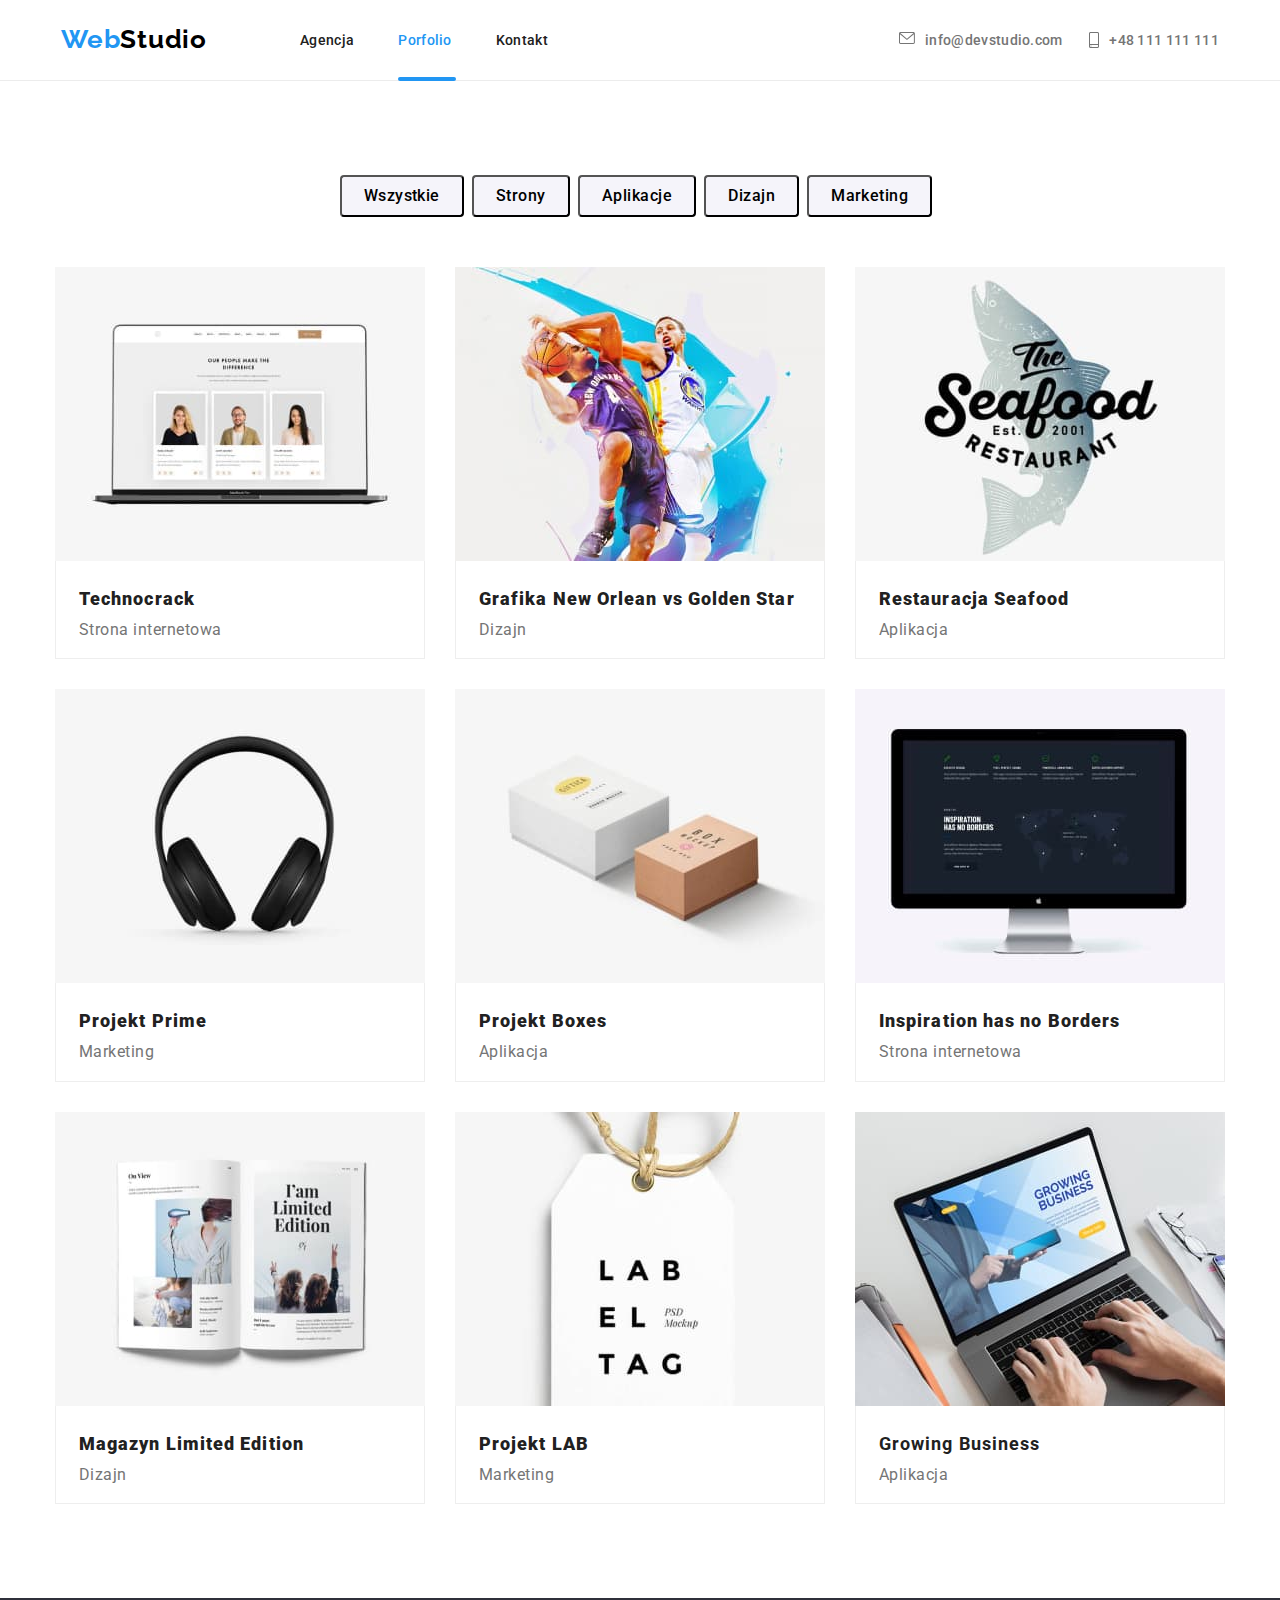
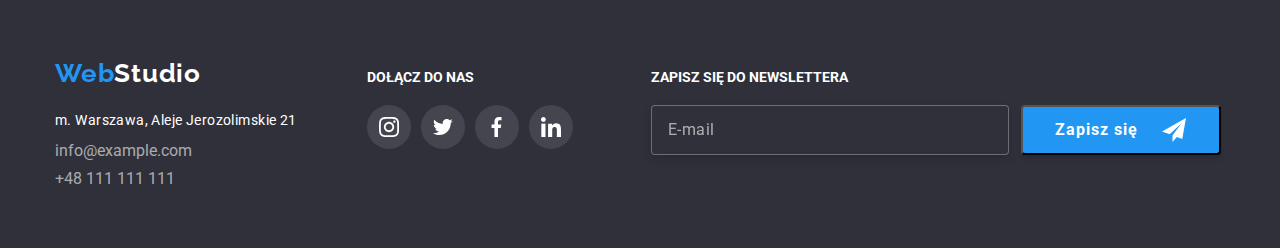
==== portfolio.html @ f1653281 "Add files via upload" ====
<!DOCTYPE html>
<html lang="pl">
  <head>
    <meta charset="UTF-8" />
    <meta http-equiv="X-UA-Compatible" content="IE=edge" />
    <meta name="viewport" content="width=device-width, initial-scale=1.0" />
    <link
      rel="stylesheet"
      href="https://cdnjs.cloudflare.com/ajax/libs/modern-normalize/1.0.0/modern-normalize.min.css"
    />
    <link rel="preconnect" href="https://fonts.googleapis.com" />
    <link rel="preconnect" href="https://fonts.gstatic.com" crossorigin />
    <link
      href="https://fonts.googleapis.com/css2?family=Raleway:wght@700&family=Roboto:wght@400;500;700;900&display=swap"
      rel="stylesheet"
    />
    <link rel="stylesheet" href="css/main.min.css"/>
    <title>Portfolio</title>
  </head>

  <body>
    <!-- BEM HEADER-->
    <header class="header">
      <div class="container">
        <a class="logo logo_light-theme link" href="index.html"
          ><span class="logo__accent-text">Web</span>Studio</a
        >

        <nav class="navigation">
          <ul class="menu list">
            <li class="menu__item">
              <a class="menu__link link" href="index.html">Agencja</a>
            </li>
            <li class="menu__item">
              <a class="menu__link link menu__link_active" href="portfolio.html">Porfolio</a>
            </li>
            <li class="menu__item">
              <a class="menu__link link" href="#">Kontakt</a>
            </li>
          </ul>
        </nav>

        <ul class="contact list">
          <li class="contact__item">
            <a class="contact__link link" href="mailto:info@devstudio.com">
              <svg class="contact__item-icon" width="16" height="12">
                <use href="./images/icons.svg#icon-envelope"></use></svg
              >info@devstudio.com</a
            >
          </li>
          <li class="contact__item">
            <a class="contact__link link" href="tel:+48111111111">
              <svg class="contact__item-icon" width="10" height="16">
                <use href="./images/icons.svg#icon-smartphone"></use>
              </svg>
              +48 111 111 111</a
            >
          </li>
        </ul>
      </div>
    </header>

    <main>
      <!--Portfolio-->
      <section class="portfolio section">
        <!--Filters-->
        <div class="container">
          <div class="portfolio__filters">
            <ul class="portfolio__filters-list list">
              <li class="portfolio__filters-list-item">
                <button class="portfolio__btn" type="button">Wszystkie</button>
              </li>
              <li class="portfolio__filters-list-item">
                <button class="portfolio__btn" type="button">Strony</button>
              </li>
              <li class="portfolio__filters-list-item">
                <button class="portfolio__btn" type="button">Aplikacje</button>
              </li>
              <li class="portfolio__filters-list-item">
                <button class="portfolio__btn" type="button">Dizajn</button>
              </li>
              <li class="portfolio__filters-list-item">
                <button class="portfolio__btn" type="button">Marketing</button>
              </li>
            </ul>
          </div>
        </div>

        <!--Projects-->
        <div class="container">
            <ul class="cards list">
              <li class="cards__item">
                <figure class="figure">
                  <div class="cards__img">
                    <img src="images/img-8.jpg" alt="laptop" width="370" height="294" />
                    <div class="cards__overlay">
                      <p class="cards__description">
                        Technocrack jest popularną platformą wykorzystywaną do rozpowszechniania
                        koronawirusa. Firmy wykorzystują tą platformę do celów szpiegowskich i
                        ataków na niezabezpieczone serwery konkurencji.
                      </p>
                    </div>
                  </div>
                  <figcaption>
                    <span class="cards__title" ><b>Technocrack</b></span
                    ><br />
                    <div class="cards__category">Strona internetowa</div>
                  </figcaption>
                </figure>
              </li>
              <li class="cards__item">
                <figure class="figure">
                  <div class="cards__img">
                    <img src="images/img-7.jpg" alt="basketball" width="370" height="294" />
                    <div class="cards__overlay">
                      <p class="cards__description">
                        Technocrack jest popularną platformą wykorzystywaną do rozpowszechniania
                        koronawirusa. Firmy wykorzystują tą platformę do celów szpiegowskich i
                        ataków na niezabezpieczone serwery konkurencji.
                      </p>
                    </div>
                  </div>
                  <figcaption>
                    <span class="cards__title" ><b>Grafika New Orlean vs Golden Star</b></span
                    ><br />
                    <div class="cards__category">Dizajn</div>
                  </figcaption>
                </figure>
              </li>
              <li class="cards__item">
                <figure class="figure">
                  <div class="cards__img">
                    <img src="images/img-6.jpg" alt="seafood" width="370" height="294" />
                    <div class="cards__overlay">
                      <p class="cards__description">
                        Technocrack jest popularną platformą wykorzystywaną do rozpowszechniania
                        koronawirusa. Firmy wykorzystują tą platformę do celów szpiegowskich i
                        ataków na niezabezpieczone serwery konkurencji.
                      </p>
                    </div>
                  </div>
                  <figcaption>
                    <span class="cards__title" ><b>Restauracja Seafood</b></span
                    ><br />
                    <div class="cards__category">Aplikacja</div>
                  </figcaption>
                </figure>
              </li>
              <li class="cards__item">
                <figure class="figure">
                  <div class="cards__img">
                    <img src="images/img-5.jpg" alt="headphones" width="370" height="294" />
                    <div class="cards__overlay">
                      <p class="cards__description">
                        Technocrack jest popularną platformą wykorzystywaną do rozpowszechniania
                        koronawirusa. Firmy wykorzystują tą platformę do celów szpiegowskich i
                        ataków na niezabezpieczone serwery konkurencji.
                      </p>
                    </div>
                  </div>
                  <figcaption>
                    <span class="cards__title" ><b>Projekt Prime</b></span
                    ><br />
                    <div class="cards__category">Marketing</div>
                  </figcaption>
                </figure>
              </li>
              <li class="cards__item">
                <figure class="figure">
                  <div class="cards__img">
                    <img src="images/img-4.jpg" alt="boxes" width="370" height="294" />
                    <div class="cards__overlay">
                      <p class="cards__description">
                        Technocrack jest popularną platformą wykorzystywaną do rozpowszechniania
                        koronawirusa. Firmy wykorzystują tą platformę do celów szpiegowskich i
                        ataków na niezabezpieczone serwery konkurencji.
                      </p>
                    </div>
                  </div>
                  <figcaption>
                    <span class="cards__title" ><b>Projekt Boxes</b></span
                    ><br />
                    <div class="cards__category">Aplikacja</div>
                  </figcaption>
                </figure>
              </li>
              <li class="cards__item">
                <figure class="figure">
                  <div class="cards__img">
                    <img src="images/img-3.jpg" alt="monitor" width="370" height="294" />
                    <div class="cards__overlay">
                      <p class="cards__description">
                        Technocrack jest popularną platformą wykorzystywaną do rozpowszechniania
                        koronawirusa. Firmy wykorzystują tą platformę do celów szpiegowskich i
                        ataków na niezabezpieczone serwery konkurencji.
                      </p>
                    </div>
                  </div>
                  <figcaption>
                    <span class="cards__title" ><b>Inspiration has no Borders</b></span
                    ><br />
                    <div class="cards__category">Strona internetowa</div>
                  </figcaption>
                </figure>
              </li>
              <li class="cards__item">
                <figure class="figure">
                  <div class="cards__img">
                    <img src="images/img-2.jpg" alt="magazine" width="370" height="294" />
                    <div class="cards__overlay">
                      <p class="cards__description">
                        Technocrack jest popularną platformą wykorzystywaną do rozpowszechniania
                        koronawirusa. Firmy wykorzystują tą platformę do celów szpiegowskich i
                        ataków na niezabezpieczone serwery konkurencji.
                      </p>
                    </div>
                  </div>
                  <figcaption>
                    <span class="cards__title" ><b>Magazyn Limited Edition</b></span
                    ><br />
                    <div class="cards__category">Dizajn</div>
                  </figcaption>
                </figure>
              </li>
              <li class="cards__item">
                <figure class="figure">
                  <div class="cards__img">
                    <img src="images/img-1.jpg" alt="label" width="370" height="294" />
                    <div class="cards__overlay">
                      <p class="cards__description">
                        Technocrack jest popularną platformą wykorzystywaną do rozpowszechniania
                        koronawirusa. Firmy wykorzystują tą platformę do celów szpiegowskich i
                        ataków na niezabezpieczone serwery konkurencji.
                      </p>
                    </div>
                  </div>
                  <figcaption>
                    <span class="cards__title" ><b>Projekt LAB</b></span
                    ><br />
                    <div class="cards__category">Marketing</div>
                  </figcaption>
                </figure>
              </li>
              <li class="cards__item">
                <figure class="figure">
                  <div class="cards__img">
                    <img src="images/img.jpg" alt="laptop-keyboard" width="370" height="294" />
                    <div class="cards__overlay">
                      <p class="cards__description">
                        Technocrack jest popularną platformą wykorzystywaną do rozpowszechniania
                        koronawirusa. Firmy wykorzystują tą platformę do celów szpiegowskich i
                        ataków na niezabezpieczone serwery konkurencji.
                      </p>
                    </div>
                  </div>
                  <figcaption>
                    <span class="cards__title" >Growing Business</span><br />
                    <div class="cards__category">Aplikacja</div>
                  </figcaption>
                </figure>
              </li>
            </ul>
          </div>
      </section>
    </main>

    <!--Footer-->
    <footer class="footer">
      <div class="container">
        <!--Section with contacts-->
        <div class="contacts">
          <a class="logo logo_dark-theme link" href="index.html"
            ><span class="logo__accent-text">Web</span>Studio</a
          >
          <address class="contacts__adres">m. Warszawa, Aleje Jerozolimskie 21 <br /></address>
          <ul class="contacts__list list">
            <li class="contacts__list-item">
              <a class="contacts__list-link link" href="mailto:info@example.com"
                >info@example.com</a
              >
            </li>
            <li class="contacts__list-item">
              <a class="contacts__list-link link" href="tel:+48111111111">+48 111 111 111</a>
            </li>
          </ul>
        </div>

        <!--Section with social media-->
        <div class="socials-footer">
          <p class="socials-footer__title">Dołącz do nas</p>
          <ul class="socials-list list">
            <li class="socials-list__item">
              <a class="socials-list__link" href="#">
                <svg class="social-icon" width="20" height="20">
                  <use href="./images/icons.svg#icon-instagram"></use>
                </svg>
              </a>
            </li>
            <li class="socials-list__item">
              <a class="socials-list__link" href="#">
                <svg class="socials-list__icon" width="20" height="20">
                  <use href="./images/icons.svg#icon-tweeter"></use>
                </svg>
              </a>
            </li>
            <li class="socials-list__item">
              <a class="socials-list__link" href="#">
                <svg class="socials-list__icon" width="20" height="20">
                  <use href="./images/icons.svg#icon-facebook"></use>
                </svg>
              </a>
            </li>
            <li class="socials-list__item">
              <a class="socials-list__link" href="#">
                <svg class="socials-list__icon" width="20" height="20">
                  <use href="./images/icons.svg#icon-linkedin"></use>
                </svg>
              </a>
            </li>
          </ul>
        </div>

        <!--Newsletter section-->
        <form
          class="newsletter-form"
          name="newsletter-form"
          method="post"
          action="javascript:void(0);"
          novalidate
        >
          <div class="newsletter">
            <p class="newsletter__title">Zapisz się do newslettera</p>
            <div class="newsletter__wrapper">
              <div class="newsletter__input">
                <input
                  class="input"
                  type="email"
                  name="newsletter-email"
                  id="newsletter-email"
                  placeholder="E-mail"
                  maxlength="40"
                />
              </div>
              <button type="submit" class="btn btn_color">
                Zapisz się
                <svg class="btn-icon" width="24" height="24">
                  <use href="./images/icons.svg#icon-icon-send"></use>
                </svg>
              </button>
            </div>
          </div>
        </form>
      </div>
    </footer>
  </body>
</html>
---- css/main.min.css ----
.visualy-hidden{position:absolute !important;clip:rect(1px 1px 1px 1px);clip:rect(1px 1px 1px 1px);padding:0 !important;border:0 !important;height:1px !important;width:1px !important;overflow:hidden}body{font-family:"Roboto",sans-serif;color:#212121}h1,h2,h3{margin:0}ul{margin:0;padding:0}img{display:block}.figure{margin:0}.list{list-style:none}.link{text-decoration:none}.section{padding:94px 0}.container{width:1200px;padding:0 15px;height:100%;margin:0 auto;display:flex;justify-content:center;align-items:center}.container_column{flex-direction:column}.backdrop{position:fixed;display:flex;justify-content:center;align-items:center;top:0;left:0;width:100%;height:100%;background-color:rgba(0,0,0,0.2);transition:opacity 0.5s cubic-bezier(0.4, 0, 0.2, 1),transform 0.5s cubic-bezier(0.4, 0, 0.2, 1),visibility 0.5s cubic-bezier(0.4, 0, 0.2, 1)}.is-hidden{opacity:0;visibility:hidden;pointer-events:none;transition:opacity 0.5s cubic-bezier(0.4, 0, 0.2, 1),transform 0.5s cubic-bezier(0.4, 0, 0.2, 1),visibility 0.5s cubic-bezier(0.4, 0, 0.2, 1)}.modal{position:absolute;width:528px;height:581px;padding:40px;background:#ffffff;box-shadow:0px 1px 3px rgba(0,0,0,0.12),0px 1px 1px rgba(0,0,0,0.14),0px 2px 1px rgba(0,0,0,0.2);border-radius:4px;z-index:1}.modal__close-btn{position:absolute;width:30px;height:30px;right:8px;top:8px;border-radius:50%;background:#fff;border:1px solid rgba(0,0,0,0.1);box-sizing:border-box}button{cursor:pointer}.btn{display:inline-flex;justify-content:center;align-items:center;margin-top:30px;width:200px;height:50px;box-shadow:0px 4px 4px rgba(0,0,0,0.15);border-radius:4px;font-family:"Roboto",sans-serif;font-weight:bold;font-size:16px;line-height:1.875;text-align:center;letter-spacing:0.06em;color:#ffffff}.btn-icon{margin-left:24px}.btn_color{background:#2196f3}.logo{padding-top:24px;padding-bottom:25px;margin-right:93px;font-family:"Raleway",sans-serif;font-weight:bold;font-size:26px;line-height:1.192;letter-spacing:0.03em}.logo__accent-text{color:#2196f3}.logo_light-theme{color:black}.socials-list{display:flex;fill:white}.socials-list__link{display:flex;width:44px;height:44px;border-radius:50%;align-items:center;justify-content:center;background-color:rgba(255,255,255,0.1);transition:background-color 250ms cubic-bezier(0.4, 0, 0.2, 1),fill 250ms cubic-bezier(0.4, 0, 0.2, 1)}.socials-list__link:hover{background-color:#2196f3}.socials-list__item{margin-right:10px}.socials-list__item:last-child{margin-right:0}.header{border-bottom:1px solid #ececec;background:#ffffff}.contact{display:flex;justify-content:space-between;width:320px}.contact__item-icon{margin-right:10px;transition:color 250ms cubic-bezier(0.4, 0, 0.2, 1);display:flex}.contact__item-icon:hover{fill:#2196f3}.menu__link:hover,.menu__link:focus,.contact__link:hover,.contact__link:focus{color:#2196f3;fill:#2196f3;transition:color 250ms cubic-bezier(0.4, 0, 0.2, 1)}.contact__link{display:flex;font-style:normal;color:#757575;transition:fill 250ms cubic-bezier(0.4, 0, 0.2, 1)}.footer{padding-top:60px;padding-bottom:60px;background:#2f303a}.logo_dark-theme{color:#fff}.footer .container{justify-content:flex-start;align-items:baseline}.contacts{margin-right:70px}.contacts__adres{margin-top:20px;margin-bottom:9px;font-family:"Roboto",sans-serif;font-style:normal;font-size:14px;line-height:1.714;letter-spacing:0.03em;color:#ffffff}.contacts__list-item{margin-top:9px}.contacts__list-link{color:rgba(255,255,255,0.6);transition:color 250ms cubic-bezier(0.4, 0, 0.2, 1)}.contacts__list-link:hover,.contacts__list-link:focus{color:#2196f3}.adres__list-item{margin-top:9px}.socials-footer__title,.newsletter__title{font-family:"Roboto",sans-serif;font-weight:700;text-transform:uppercase;color:#ffffff;font-size:14px;line-height:1.142;margin-bottom:20px;margin-top:0}.newsletter{margin-left:78px}.newsletter__wrapper{display:flex}.newsletter button{margin-top:0}.newsletter__input{display:flex;width:358px;height:50px;border:1px solid rgba(255,255,255,0.3);border-radius:4px;margin-right:12px;background-color:#2f303a;filter:drop-shadow(0px 4px 4px rgba(0,0,0,0.15))}.newsletter__input .input{color:#fff;border:none;background-color:transparent;width:100%;padding:15px 16px}#newsletter-email::placeholder{font-family:"Roboto",sans-serif;letter-spacing:0.03em;color:rgba(255,255,255,0.6)}.grid{display:flex;flex-wrap:wrap;margin-left:-30px}.grid__item{flex-basis:calc(100% / 4 - 30px);margin-left:30px}.form{text-align:center}.form__header{font-family:"Roboto",sans-serif;font-size:20px;font-weight:700;line-height:1.17;letter-spacing:0.03em;margin-top:0}.form__label{display:block;font-style:"Roboto",sans-serif;color:#757575;font-size:12px;letter-spacing:0.01em;text-align:left;line-height:1.167;margin-top:10px;margin-bottom:4px}.form__input{display:flex;align-items:center;height:40px;margin-bottom:10px;padding:0 14px;border:1px solid rgba(33,33,33,0.2);box-sizing:border-box;border-radius:4px;transition:fill 250ms cubic-bezier(0.4, 0, 0.2, 1),border-color 250ms cubic-bezier(0.4, 0, 0.2, 1)}.form__input:hover,.form__input:focus,.form__textarea:hover,.form__textarea:focus{fill:#2196f3;border-color:#2196f3}.input{outline:none;width:100%;border:none}.form__label_center{display:flex;justify-content:center}.form__textarea{outline:none;height:120px;width:100%;resize:none;margin-bottom:20px;padding:12px 16px;border:1px solid rgba(33,33,33,0.2);box-sizing:border-box;border-radius:4px}.form__textarea::placeholder{font-family:"Roboto",sans-serif;font-size:12px;line-height:1.167;letter-spacing:0.01em;color:#75757580}.form__link{color:#2196f3}.form__regulations{font-family:"Roboto",sans-serif;font-size:14px;line-height:1.714;letter-spacing:0.03em;color:#757575}.form__icon{margin-right:15px}.form__regulations::before{content:'';display:inline-block;width:16px;height:15px;border:2px solid black;border-radius:2px}.form-checkbox:checked+.form__regulations::before{background-color:#2196f3;border:none;background-image:url(../images/accept.svg);background-repeat:no-repeat;background-position:50% 50%;transition:background-color 250ms cubic-bezier(0.4, 0, 0.2, 1),border 250ms cubic-bezier(0.4, 0, 0.2, 1)}.navigation{display:flex;width:254px;margin-right:345px}.menu{display:flex;justify-content:space-between;width:248px}.menu__item,.contact{font-family:"Roboto",sans-serif;font-weight:500;font-size:14px;line-height:16px;letter-spacing:0.02rem;fill:#757575}.menu__link{color:#212121;transition:color 250ms cubic-bezier(0.4, 0, 0.2, 1)}.menu__link_active{color:#2196f3;position:relative}.menu__link_active::after{position:absolute;top:45px;content:'';display:block;width:58px;height:4px;background:#2196f3;border-radius:2px}.hero{height:600px;background:#2f303a;background-image:linear-gradient(rgba(47,48,58,0.4), rgba(47,48,58,0.4)),url("../images/header-bg.jpg");background-size:cover;background-repeat:no-repeat}.hero__tittle{width:696px;left:452px;bottom:280px;font-family:"Roboto",sans-serif;font-weight:900;font-size:44px;line-height:60px;text-align:center;letter-spacing:0.06em;text-transform:uppercase;color:#ffffff}.feauters{padding-bottom:0px}.feauters__box{display:flex;width:100%;height:120px;border-radius:4px;background-color:#f5f4fa;margin-bottom:30px;align-items:center;justify-content:center}.feauters__heading{margin-bottom:10px;font-family:"Roboto",sans-serif;font-size:14px;line-height:1.142;font-weight:700;color:#212121;letter-spacing:0.03em;text-transform:uppercase}.feauters__description{font-family:"Roboto",sans-serif;font-size:14px;line-height:1.714;color:#757575;letter-spacing:0.03em;margin:0}.section-offer{margin-top:0px}.offer_title,.team__title,.clients__title{font-family:"Roboto",sans-serif;font-weight:bold;font-size:36px;line-height:1.166;text-align:center;letter-spacing:0.03em;margin-bottom:50px}.offer__list{display:flex;justify-content:center}.offer__list-item:not(:last-child){margin-right:30px}.offer__list:last-child{margin-right:0}.offer__list-img{position:relative}.offer__list-signature{position:absolute;bottom:0;padding:27px 0;width:100%;background-color:rgba(47,48,58,0.8);font-style:"Roboto",sans-serif;font-weight:bold;color:#ffffff;font-size:14px;line-height:1.142;text-align:center;letter-spacing:0.03em;text-transform:uppercase}.section_team{background-color:#f5f4fa}.team__list{display:flex;justify-content:center}.team__list-item{background:#ffffff;margin-right:30px;box-shadow:0px 1px 3px rgba(0,0,0,0.12),0px 1px 1px rgba(0,0,0,0.14),0px 2px 1px rgba(0,0,0,0.2);border-radius:0px 0px 4px 4px}.team__list-item:last-child{margin-right:0px}.team__list-item-workername{font-size:16px;line-height:1.187;text-align:center;letter-spacing:0.03em;color:#212121}.team__list-item-workerposition{text-align:center;color:#757575;font-family:Roboto;font-size:16px;line-height:1.875;padding-bottom:16px;padding-top:30px}.team__social-list{display:flex;align-items:center;justify-content:center;margin-bottom:30px;fill:#afb1b8}.team__social-link{display:flex;width:44px;height:44px;background-color:#ffffff;border-radius:50%;align-items:center;justify-content:center;transition:background-color 250ms cubic-bezier(0.4, 0, 0.2, 1),fill 250ms cubic-bezier(0.4, 0, 0.2, 1)}.team__social-item{margin-right:10px}.team__social-item:last-child{margin-right:0}.team__social-link:hover,.team__social-link:focus{fill:white;background-color:#2196f3}.clients__list{display:flex;justify-content:center;fill:#afb1b8}.clients__list-item:not(:last-child){margin-right:30px}.clients__list-link{display:flex;width:170px;height:92px;border:1px solid #afb1b8;border-radius:4px;align-items:center;justify-content:center;transition:fill 250ms cubic-bezier(0.4, 0, 0.2, 1)}.clients__list-link:hover,.clients__list-link:focus{fill:#2196f3;border:1px solid #2196f3}.portfolio__filters-list{display:flex;justify-content:center}.portfolio__btn{padding:6px 22px;margin-right:8px;margin-bottom:50px}.portfolio__btn{font-family:"Roboto",sans-serif;border-radius:4px;font-weight:500;font-size:16px;line-height:1.625;text-align:center;letter-spacing:0.03em;background:#f5f4fa;transition:color 250ms cubic-bezier(0.4, 0, 0.2, 1),background-color 250ms cubic-bezier(0.4, 0, 0.2, 1),box-shadow 250ms cubic-bezier(0.4, 0, 0.2, 1)}.portfolio__btn:hover,.portfolio__btn:focus{background:#2196f3;box-shadow:0px 3px 1px rgba(0,0,0,0.1),0px 1px 2px rgba(0,0,0,0.08),0px 2px 2px rgba(0,0,0,0.12);color:#ffffff}.cards{display:flex;flex-wrap:wrap;justify-content:space-between}.cards__category{margin-top:4px}.cards__title{font-family:Roboto;font-weight:bold;font-size:18px;line-height:2;letter-spacing:0.06em;color:#212121;margin-bottom:10px}.cards__item{background:#ffffff;box-shadow:inset 0px 0px 0px 1px #eee;margin-bottom:30px;transition:box-shadow 250ms cubic-bezier(0.4, 0, 0.2, 1)}.cards__item:hover,.cards__item:focus{box-shadow:inset 0px 0px 0px 1px #eee,0px 1px 1px rgba(0,0,0,0.12),0px 4px 4px rgba(0,0,0,0.06),1px 4px 6px rgba(0,0,0,0.16);cursor:pointer}.cards__item:nth-last-child(-n+3){margin-bottom:0}.cards__item figcaption{font-family:"Roboto",sans-serif;font-size:16px;letter-spacing:0.03em;color:#757575;padding-top:20px;padding-bottom:20px;padding-left:24px}.cards__img{position:relative;overflow:hidden}.cards__description{font-family:"Roboto",sans-serif;color:#ffffff;font-size:18px;line-height:1.556;letter-spacing:0.03em;margin:0}.cards__overlay{position:absolute;background-color:rgba(33,150,243,0.9);top:0;left:0;padding:49px 24px;transform:translateY(100%);transition:250ms cubic-bezier(0.4, 0, 0.2, 1)}.cards__item:hover .cards__overlay{transform:translateY(0)}
/*# sourceMappingURL=main.min.css.map */
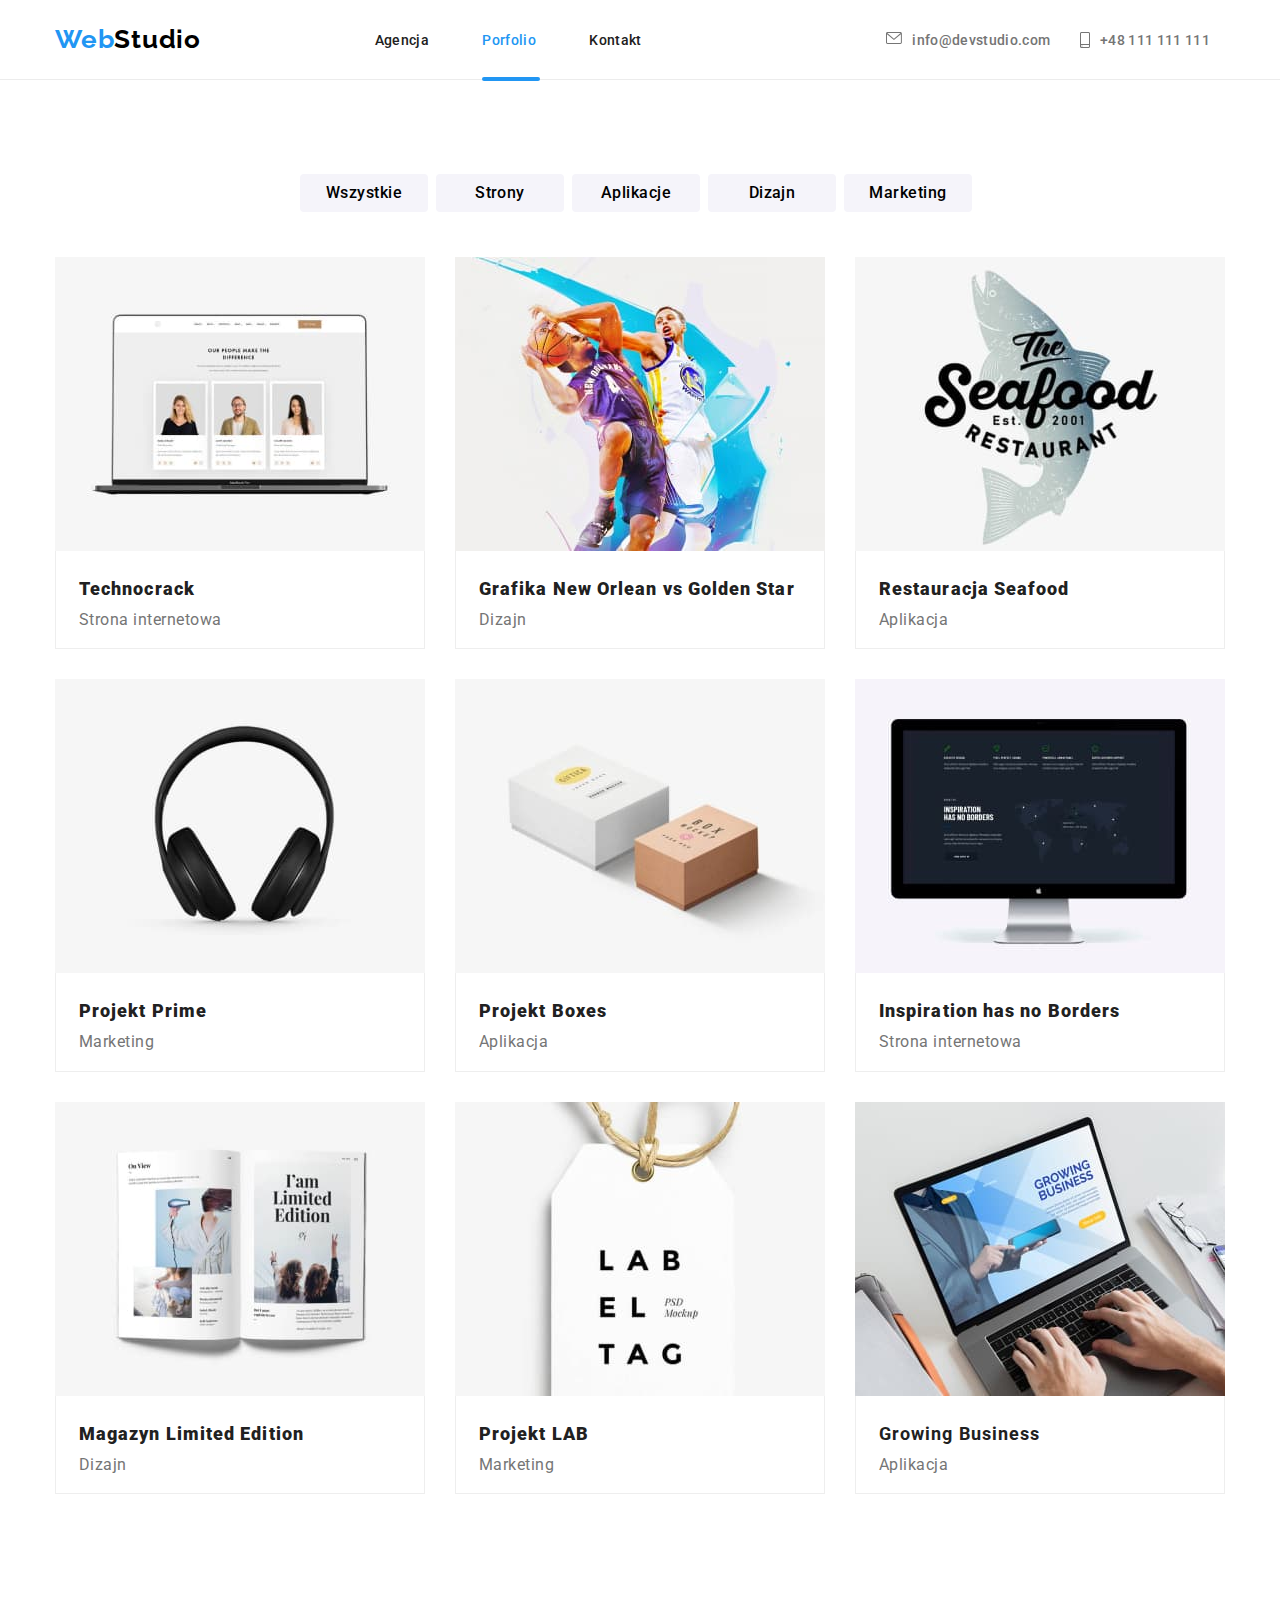
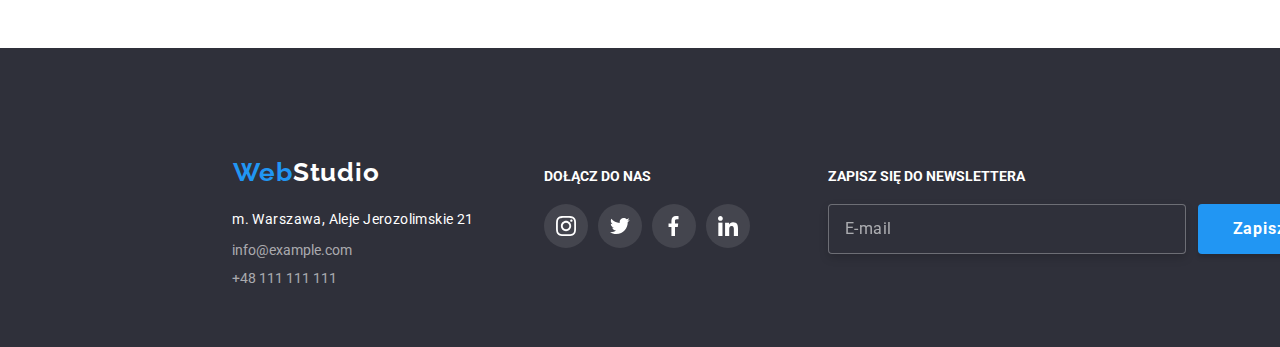
==== commit 31760a3f: "responsive dla portfolio" ====
--- a/portfolio.html
+++ b/portfolio.html
@@ -14,7 +14,7 @@
       href="https://fonts.googleapis.com/css2?family=Raleway:wght@700&family=Roboto:wght@400;500;700;900&display=swap"
       rel="stylesheet"
     />
-    <link rel="stylesheet" href="css/main.min.css"/>
+    <link rel="stylesheet" href="css/main.min.css" />
     <title>Portfolio</title>
   </head>
 
@@ -32,7 +32,9 @@
               <a class="menu__link link" href="index.html">Agencja</a>
             </li>
             <li class="menu__item">
-              <a class="menu__link link menu__link_active" href="portfolio.html">Porfolio</a>
+              <a class="menu__link link menu__link_active" href="portfolio.html"
+                >Porfolio</a
+              >
             </li>
             <li class="menu__item">
               <a class="menu__link link" href="#">Kontakt</a>
@@ -88,179 +90,245 @@
 
         <!--Projects-->
         <div class="container">
-            <ul class="cards list">
-              <li class="cards__item">
-                <figure class="figure">
-                  <div class="cards__img">
-                    <img src="images/img-8.jpg" alt="laptop" width="370" height="294" />
-                    <div class="cards__overlay">
-                      <p class="cards__description">
-                        Technocrack jest popularną platformą wykorzystywaną do rozpowszechniania
-                        koronawirusa. Firmy wykorzystują tą platformę do celów szpiegowskich i
-                        ataków na niezabezpieczone serwery konkurencji.
-                      </p>
-                    </div>
-                  </div>
-                  <figcaption>
-                    <span class="cards__title" ><b>Technocrack</b></span
-                    ><br />
-                    <div class="cards__category">Strona internetowa</div>
-                  </figcaption>
-                </figure>
-              </li>
-              <li class="cards__item">
-                <figure class="figure">
-                  <div class="cards__img">
-                    <img src="images/img-7.jpg" alt="basketball" width="370" height="294" />
-                    <div class="cards__overlay">
-                      <p class="cards__description">
-                        Technocrack jest popularną platformą wykorzystywaną do rozpowszechniania
-                        koronawirusa. Firmy wykorzystują tą platformę do celów szpiegowskich i
-                        ataków na niezabezpieczone serwery konkurencji.
-                      </p>
-                    </div>
-                  </div>
-                  <figcaption>
-                    <span class="cards__title" ><b>Grafika New Orlean vs Golden Star</b></span
-                    ><br />
-                    <div class="cards__category">Dizajn</div>
-                  </figcaption>
-                </figure>
-              </li>
-              <li class="cards__item">
-                <figure class="figure">
-                  <div class="cards__img">
-                    <img src="images/img-6.jpg" alt="seafood" width="370" height="294" />
-                    <div class="cards__overlay">
-                      <p class="cards__description">
-                        Technocrack jest popularną platformą wykorzystywaną do rozpowszechniania
-                        koronawirusa. Firmy wykorzystują tą platformę do celów szpiegowskich i
-                        ataków na niezabezpieczone serwery konkurencji.
-                      </p>
-                    </div>
-                  </div>
-                  <figcaption>
-                    <span class="cards__title" ><b>Restauracja Seafood</b></span
-                    ><br />
-                    <div class="cards__category">Aplikacja</div>
-                  </figcaption>
-                </figure>
-              </li>
-              <li class="cards__item">
-                <figure class="figure">
-                  <div class="cards__img">
-                    <img src="images/img-5.jpg" alt="headphones" width="370" height="294" />
-                    <div class="cards__overlay">
-                      <p class="cards__description">
-                        Technocrack jest popularną platformą wykorzystywaną do rozpowszechniania
-                        koronawirusa. Firmy wykorzystują tą platformę do celów szpiegowskich i
-                        ataków na niezabezpieczone serwery konkurencji.
-                      </p>
-                    </div>
-                  </div>
-                  <figcaption>
-                    <span class="cards__title" ><b>Projekt Prime</b></span
-                    ><br />
-                    <div class="cards__category">Marketing</div>
-                  </figcaption>
-                </figure>
-              </li>
-              <li class="cards__item">
-                <figure class="figure">
-                  <div class="cards__img">
-                    <img src="images/img-4.jpg" alt="boxes" width="370" height="294" />
-                    <div class="cards__overlay">
-                      <p class="cards__description">
-                        Technocrack jest popularną platformą wykorzystywaną do rozpowszechniania
-                        koronawirusa. Firmy wykorzystują tą platformę do celów szpiegowskich i
-                        ataków na niezabezpieczone serwery konkurencji.
-                      </p>
-                    </div>
-                  </div>
-                  <figcaption>
-                    <span class="cards__title" ><b>Projekt Boxes</b></span
-                    ><br />
-                    <div class="cards__category">Aplikacja</div>
-                  </figcaption>
-                </figure>
-              </li>
-              <li class="cards__item">
-                <figure class="figure">
-                  <div class="cards__img">
-                    <img src="images/img-3.jpg" alt="monitor" width="370" height="294" />
-                    <div class="cards__overlay">
-                      <p class="cards__description">
-                        Technocrack jest popularną platformą wykorzystywaną do rozpowszechniania
-                        koronawirusa. Firmy wykorzystują tą platformę do celów szpiegowskich i
-                        ataków na niezabezpieczone serwery konkurencji.
-                      </p>
-                    </div>
-                  </div>
-                  <figcaption>
-                    <span class="cards__title" ><b>Inspiration has no Borders</b></span
-                    ><br />
-                    <div class="cards__category">Strona internetowa</div>
-                  </figcaption>
-                </figure>
-              </li>
-              <li class="cards__item">
-                <figure class="figure">
-                  <div class="cards__img">
-                    <img src="images/img-2.jpg" alt="magazine" width="370" height="294" />
-                    <div class="cards__overlay">
-                      <p class="cards__description">
-                        Technocrack jest popularną platformą wykorzystywaną do rozpowszechniania
-                        koronawirusa. Firmy wykorzystują tą platformę do celów szpiegowskich i
-                        ataków na niezabezpieczone serwery konkurencji.
-                      </p>
-                    </div>
-                  </div>
-                  <figcaption>
-                    <span class="cards__title" ><b>Magazyn Limited Edition</b></span
-                    ><br />
-                    <div class="cards__category">Dizajn</div>
-                  </figcaption>
-                </figure>
-              </li>
-              <li class="cards__item">
-                <figure class="figure">
-                  <div class="cards__img">
-                    <img src="images/img-1.jpg" alt="label" width="370" height="294" />
-                    <div class="cards__overlay">
-                      <p class="cards__description">
-                        Technocrack jest popularną platformą wykorzystywaną do rozpowszechniania
-                        koronawirusa. Firmy wykorzystują tą platformę do celów szpiegowskich i
-                        ataków na niezabezpieczone serwery konkurencji.
-                      </p>
-                    </div>
-                  </div>
-                  <figcaption>
-                    <span class="cards__title" ><b>Projekt LAB</b></span
-                    ><br />
-                    <div class="cards__category">Marketing</div>
-                  </figcaption>
-                </figure>
-              </li>
-              <li class="cards__item">
-                <figure class="figure">
-                  <div class="cards__img">
-                    <img src="images/img.jpg" alt="laptop-keyboard" width="370" height="294" />
-                    <div class="cards__overlay">
-                      <p class="cards__description">
-                        Technocrack jest popularną platformą wykorzystywaną do rozpowszechniania
-                        koronawirusa. Firmy wykorzystują tą platformę do celów szpiegowskich i
-                        ataków na niezabezpieczone serwery konkurencji.
-                      </p>
-                    </div>
-                  </div>
-                  <figcaption>
-                    <span class="cards__title" >Growing Business</span><br />
-                    <div class="cards__category">Aplikacja</div>
-                  </figcaption>
-                </figure>
-              </li>
-            </ul>
-          </div>
+          <ul class="cards list">
+            <li class="cards__item">
+              <figure class="figure">
+                <div class="cards__img">
+                  <img
+                    alt="laptop"
+                    src="images/img-8.jpg"
+                    srcset="images/img-8@2x.jpg 2x"
+                    
+                    
+                  />
+                  <div class="cards__overlay">
+                    <p class="cards__description">
+                      Technocrack jest popularną platformą wykorzystywaną do
+                      rozpowszechniania koronawirusa. Firmy wykorzystują tą
+                      platformę do celów szpiegowskich i ataków na
+                      niezabezpieczone serwery konkurencji.
+                    </p>
+                  </div>
+                </div>
+                <figcaption>
+                  <span class="cards__title"><b>Technocrack</b></span
+                  ><br />
+                  <div class="cards__category">Strona internetowa</div>
+                </figcaption>
+              </figure>
+            </li>
+            <li class="cards__item">
+              <figure class="figure">
+                <div class="cards__img">
+                  <img
+                    alt="basketball"
+                    src="images/img-7.jpg"
+                    srcset="images/img-7@2x.jpg 2x"
+                    width="370"
+                    height="294"
+                  />
+                  <div class="cards__overlay">
+                    <p class="cards__description">
+                      Technocrack jest popularną platformą wykorzystywaną do
+                      rozpowszechniania koronawirusa. Firmy wykorzystują tą
+                      platformę do celów szpiegowskich i ataków na
+                      niezabezpieczone serwery konkurencji.
+                    </p>
+                  </div>
+                </div>
+                <figcaption>
+                  <span class="cards__title"
+                    ><b>Grafika New Orlean vs Golden Star</b></span
+                  ><br />
+                  <div class="cards__category">Dizajn</div>
+                </figcaption>
+              </figure>
+            </li>
+            <li class="cards__item">
+              <figure class="figure">
+                <div class="cards__img">
+                  <img
+                    alt="seafood"
+                    src="images/img-6.jpg"
+                    srcset="images/img-6@2x.jpg 2x"
+                    width="370"
+                    height="294"
+                  />
+                  <div class="cards__overlay">
+                    <p class="cards__description">
+                      Technocrack jest popularną platformą wykorzystywaną do
+                      rozpowszechniania koronawirusa. Firmy wykorzystują tą
+                      platformę do celów szpiegowskich i ataków na
+                      niezabezpieczone serwery konkurencji.
+                    </p>
+                  </div>
+                </div>
+                <figcaption>
+                  <span class="cards__title"><b>Restauracja Seafood</b></span
+                  ><br />
+                  <div class="cards__category">Aplikacja</div>
+                </figcaption>
+              </figure>
+            </li>
+            <li class="cards__item">
+              <figure class="figure">
+                <div class="cards__img">
+                  <img
+                    alt="headphones"
+                    src="images/img-5.jpg"
+                    srcset="images/img-5@2x.jpg 2x"
+                    width="370"
+                    height="294"
+                  />
+                  <div class="cards__overlay">
+                    <p class="cards__description">
+                      Technocrack jest popularną platformą wykorzystywaną do
+                      rozpowszechniania koronawirusa. Firmy wykorzystują tą
+                      platformę do celów szpiegowskich i ataków na
+                      niezabezpieczone serwery konkurencji.
+                    </p>
+                  </div>
+                </div>
+                <figcaption>
+                  <span class="cards__title"><b>Projekt Prime</b></span
+                  ><br />
+                  <div class="cards__category">Marketing</div>
+                </figcaption>
+              </figure>
+            </li>
+            <li class="cards__item">
+              <figure class="figure">
+                <div class="cards__img">
+                  <img
+                    alt="boxes"
+                    src="images/img-4.jpg"
+                    srcset="images/img-4@2x.jpg 2x"
+                    width="370"
+                    height="294"
+                  />
+                  <div class="cards__overlay">
+                    <p class="cards__description">
+                      Technocrack jest popularną platformą wykorzystywaną do
+                      rozpowszechniania koronawirusa. Firmy wykorzystują tą
+                      platformę do celów szpiegowskich i ataków na
+                      niezabezpieczone serwery konkurencji.
+                    </p>
+                  </div>
+                </div>
+                <figcaption>
+                  <span class="cards__title"><b>Projekt Boxes</b></span
+                  ><br />
+                  <div class="cards__category">Aplikacja</div>
+                </figcaption>
+              </figure>
+            </li>
+            <li class="cards__item">
+              <figure class="figure">
+                <div class="cards__img">
+                  <img
+                    alt="monitor"
+                    src="images/img-3.jpg"
+                    srcset="images/img-3@2x.jpg 2x"
+                    width="370"
+                    height="294"
+                  />
+                  <div class="cards__overlay">
+                    <p class="cards__description">
+                      Technocrack jest popularną platformą wykorzystywaną do
+                      rozpowszechniania koronawirusa. Firmy wykorzystują tą
+                      platformę do celów szpiegowskich i ataków na
+                      niezabezpieczone serwery konkurencji.
+                    </p>
+                  </div>
+                </div>
+                <figcaption>
+                  <span class="cards__title"
+                    ><b>Inspiration has no Borders</b></span
+                  ><br />
+                  <div class="cards__category">Strona internetowa</div>
+                </figcaption>
+              </figure>
+            </li>
+            <li class="cards__item">
+              <figure class="figure">
+                <div class="cards__img">
+                  <img
+                    alt="magazine"
+                    src="images/img-2.jpg"
+                    srcset="images/img-2@2x.jpg 2x"
+                    width="370"
+                    height="294"
+                  />
+                  <div class="cards__overlay">
+                    <p class="cards__description">
+                      Technocrack jest popularną platformą wykorzystywaną do
+                      rozpowszechniania koronawirusa. Firmy wykorzystują tą
+                      platformę do celów szpiegowskich i ataków na
+                      niezabezpieczone serwery konkurencji.
+                    </p>
+                  </div>
+                </div>
+                <figcaption>
+                  <span class="cards__title"
+                    ><b>Magazyn Limited Edition</b></span
+                  ><br />
+                  <div class="cards__category">Dizajn</div>
+                </figcaption>
+              </figure>
+            </li>
+            <li class="cards__item">
+              <figure class="figure">
+                <div class="cards__img">
+                  <img
+                    alt="label"
+                    src="images/img-1.jpg"
+                    srcset="images/img-1@2x.jpg 2x"
+                    width="370"
+                    height="294"
+                  />
+                  <div class="cards__overlay">
+                    <p class="cards__description">
+                      Technocrack jest popularną platformą wykorzystywaną do
+                      rozpowszechniania koronawirusa. Firmy wykorzystują tą
+                      platformę do celów szpiegowskich i ataków na
+                      niezabezpieczone serwery konkurencji.
+                    </p>
+                  </div>
+                </div>
+                <figcaption>
+                  <span class="cards__title"><b>Projekt LAB</b></span
+                  ><br />
+                  <div class="cards__category">Marketing</div>
+                </figcaption>
+              </figure>
+            </li>
+            <li class="cards__item">
+              <figure class="figure">
+                <div class="cards__img">
+                  <img
+                    alt="laptop-keyboard"
+                    src="images/img.jpg"
+                    srcset="images/img@2x.jpg 2x"
+                    width="370"
+                    height="294"
+                  />
+                  <div class="cards__overlay">
+                    <p class="cards__description">
+                      Technocrack jest popularną platformą wykorzystywaną do
+                      rozpowszechniania koronawirusa. Firmy wykorzystują tą
+                      platformę do celów szpiegowskich i ataków na
+                      niezabezpieczone serwery konkurencji.
+                    </p>
+                  </div>
+                </div>
+                <figcaption>
+                  <span class="cards__title">Growing Business</span><br />
+                  <div class="cards__category">Aplikacja</div>
+                </figcaption>
+              </figure>
+            </li>
+          </ul>
+        </div>
       </section>
     </main>
 
@@ -272,7 +340,9 @@
           <a class="logo logo_dark-theme link" href="index.html"
             ><span class="logo__accent-text">Web</span>Studio</a
           >
-          <address class="contacts__adres">m. Warszawa, Aleje Jerozolimskie 21 <br /></address>
+          <address class="contacts__adres">
+            m. Warszawa, Aleje Jerozolimskie 21 <br />
+          </address>
           <ul class="contacts__list list">
             <li class="contacts__list-item">
               <a class="contacts__list-link link" href="mailto:info@example.com"
@@ -280,7 +350,9 @@
               >
             </li>
             <li class="contacts__list-item">
-              <a class="contacts__list-link link" href="tel:+48111111111">+48 111 111 111</a>
+              <a class="contacts__list-link link" href="tel:+48111111111"
+                >+48 111 111 111</a
+              >
             </li>
           </ul>
         </div>
@@ -352,5 +424,6 @@
         </form>
       </div>
     </footer>
+    <script src="./js/mobile-modal.js"></script>
   </body>
 </html>
--- a/css/main.min.css
+++ b/css/main.min.css
@@ -1,2 +1,2 @@
-.visualy-hidden{position:absolute !important;clip:rect(1px 1px 1px 1px);clip:rect(1px 1px 1px 1px);padding:0 !important;border:0 !important;height:1px !important;width:1px !important;overflow:hidden}body{font-family:"Roboto",sans-serif;color:#212121}h1,h2,h3{margin:0}ul{margin:0;padding:0}img{display:block}.figure{margin:0}.list{list-style:none}.link{text-decoration:none}.section{padding:94px 0}.container{width:1200px;padding:0 15px;height:100%;margin:0 auto;display:flex;justify-content:center;align-items:center}.container_column{flex-direction:column}.backdrop{position:fixed;display:flex;justify-content:center;align-items:center;top:0;left:0;width:100%;height:100%;background-color:rgba(0,0,0,0.2);transition:opacity 0.5s cubic-bezier(0.4, 0, 0.2, 1),transform 0.5s cubic-bezier(0.4, 0, 0.2, 1),visibility 0.5s cubic-bezier(0.4, 0, 0.2, 1)}.is-hidden{opacity:0;visibility:hidden;pointer-events:none;transition:opacity 0.5s cubic-bezier(0.4, 0, 0.2, 1),transform 0.5s cubic-bezier(0.4, 0, 0.2, 1),visibility 0.5s cubic-bezier(0.4, 0, 0.2, 1)}.modal{position:absolute;width:528px;height:581px;padding:40px;background:#ffffff;box-shadow:0px 1px 3px rgba(0,0,0,0.12),0px 1px 1px rgba(0,0,0,0.14),0px 2px 1px rgba(0,0,0,0.2);border-radius:4px;z-index:1}.modal__close-btn{position:absolute;width:30px;height:30px;right:8px;top:8px;border-radius:50%;background:#fff;border:1px solid rgba(0,0,0,0.1);box-sizing:border-box}button{cursor:pointer}.btn{display:inline-flex;justify-content:center;align-items:center;margin-top:30px;width:200px;height:50px;box-shadow:0px 4px 4px rgba(0,0,0,0.15);border-radius:4px;font-family:"Roboto",sans-serif;font-weight:bold;font-size:16px;line-height:1.875;text-align:center;letter-spacing:0.06em;color:#ffffff}.btn-icon{margin-left:24px}.btn_color{background:#2196f3}.logo{padding-top:24px;padding-bottom:25px;margin-right:93px;font-family:"Raleway",sans-serif;font-weight:bold;font-size:26px;line-height:1.192;letter-spacing:0.03em}.logo__accent-text{color:#2196f3}.logo_light-theme{color:black}.socials-list{display:flex;fill:white}.socials-list__link{display:flex;width:44px;height:44px;border-radius:50%;align-items:center;justify-content:center;background-color:rgba(255,255,255,0.1);transition:background-color 250ms cubic-bezier(0.4, 0, 0.2, 1),fill 250ms cubic-bezier(0.4, 0, 0.2, 1)}.socials-list__link:hover{background-color:#2196f3}.socials-list__item{margin-right:10px}.socials-list__item:last-child{margin-right:0}.header{border-bottom:1px solid #ececec;background:#ffffff}.contact{display:flex;justify-content:space-between;width:320px}.contact__item-icon{margin-right:10px;transition:color 250ms cubic-bezier(0.4, 0, 0.2, 1);display:flex}.contact__item-icon:hover{fill:#2196f3}.menu__link:hover,.menu__link:focus,.contact__link:hover,.contact__link:focus{color:#2196f3;fill:#2196f3;transition:color 250ms cubic-bezier(0.4, 0, 0.2, 1)}.contact__link{display:flex;font-style:normal;color:#757575;transition:fill 250ms cubic-bezier(0.4, 0, 0.2, 1)}.footer{padding-top:60px;padding-bottom:60px;background:#2f303a}.logo_dark-theme{color:#fff}.footer .container{justify-content:flex-start;align-items:baseline}.contacts{margin-right:70px}.contacts__adres{margin-top:20px;margin-bottom:9px;font-family:"Roboto",sans-serif;font-style:normal;font-size:14px;line-height:1.714;letter-spacing:0.03em;color:#ffffff}.contacts__list-item{margin-top:9px}.contacts__list-link{color:rgba(255,255,255,0.6);transition:color 250ms cubic-bezier(0.4, 0, 0.2, 1)}.contacts__list-link:hover,.contacts__list-link:focus{color:#2196f3}.adres__list-item{margin-top:9px}.socials-footer__title,.newsletter__title{font-family:"Roboto",sans-serif;font-weight:700;text-transform:uppercase;color:#ffffff;font-size:14px;line-height:1.142;margin-bottom:20px;margin-top:0}.newsletter{margin-left:78px}.newsletter__wrapper{display:flex}.newsletter button{margin-top:0}.newsletter__input{display:flex;width:358px;height:50px;border:1px solid rgba(255,255,255,0.3);border-radius:4px;margin-right:12px;background-color:#2f303a;filter:drop-shadow(0px 4px 4px rgba(0,0,0,0.15))}.newsletter__input .input{color:#fff;border:none;background-color:transparent;width:100%;padding:15px 16px}#newsletter-email::placeholder{font-family:"Roboto",sans-serif;letter-spacing:0.03em;color:rgba(255,255,255,0.6)}.grid{display:flex;flex-wrap:wrap;margin-left:-30px}.grid__item{flex-basis:calc(100% / 4 - 30px);margin-left:30px}.form{text-align:center}.form__header{font-family:"Roboto",sans-serif;font-size:20px;font-weight:700;line-height:1.17;letter-spacing:0.03em;margin-top:0}.form__label{display:block;font-style:"Roboto",sans-serif;color:#757575;font-size:12px;letter-spacing:0.01em;text-align:left;line-height:1.167;margin-top:10px;margin-bottom:4px}.form__input{display:flex;align-items:center;height:40px;margin-bottom:10px;padding:0 14px;border:1px solid rgba(33,33,33,0.2);box-sizing:border-box;border-radius:4px;transition:fill 250ms cubic-bezier(0.4, 0, 0.2, 1),border-color 250ms cubic-bezier(0.4, 0, 0.2, 1)}.form__input:hover,.form__input:focus,.form__textarea:hover,.form__textarea:focus{fill:#2196f3;border-color:#2196f3}.input{outline:none;width:100%;border:none}.form__label_center{display:flex;justify-content:center}.form__textarea{outline:none;height:120px;width:100%;resize:none;margin-bottom:20px;padding:12px 16px;border:1px solid rgba(33,33,33,0.2);box-sizing:border-box;border-radius:4px}.form__textarea::placeholder{font-family:"Roboto",sans-serif;font-size:12px;line-height:1.167;letter-spacing:0.01em;color:#75757580}.form__link{color:#2196f3}.form__regulations{font-family:"Roboto",sans-serif;font-size:14px;line-height:1.714;letter-spacing:0.03em;color:#757575}.form__icon{margin-right:15px}.form__regulations::before{content:'';display:inline-block;width:16px;height:15px;border:2px solid black;border-radius:2px}.form-checkbox:checked+.form__regulations::before{background-color:#2196f3;border:none;background-image:url(../images/accept.svg);background-repeat:no-repeat;background-position:50% 50%;transition:background-color 250ms cubic-bezier(0.4, 0, 0.2, 1),border 250ms cubic-bezier(0.4, 0, 0.2, 1)}.navigation{display:flex;width:254px;margin-right:345px}.menu{display:flex;justify-content:space-between;width:248px}.menu__item,.contact{font-family:"Roboto",sans-serif;font-weight:500;font-size:14px;line-height:16px;letter-spacing:0.02rem;fill:#757575}.menu__link{color:#212121;transition:color 250ms cubic-bezier(0.4, 0, 0.2, 1)}.menu__link_active{color:#2196f3;position:relative}.menu__link_active::after{position:absolute;top:45px;content:'';display:block;width:58px;height:4px;background:#2196f3;border-radius:2px}.hero{height:600px;background:#2f303a;background-image:linear-gradient(rgba(47,48,58,0.4), rgba(47,48,58,0.4)),url("../images/header-bg.jpg");background-size:cover;background-repeat:no-repeat}.hero__tittle{width:696px;left:452px;bottom:280px;font-family:"Roboto",sans-serif;font-weight:900;font-size:44px;line-height:60px;text-align:center;letter-spacing:0.06em;text-transform:uppercase;color:#ffffff}.feauters{padding-bottom:0px}.feauters__box{display:flex;width:100%;height:120px;border-radius:4px;background-color:#f5f4fa;margin-bottom:30px;align-items:center;justify-content:center}.feauters__heading{margin-bottom:10px;font-family:"Roboto",sans-serif;font-size:14px;line-height:1.142;font-weight:700;color:#212121;letter-spacing:0.03em;text-transform:uppercase}.feauters__description{font-family:"Roboto",sans-serif;font-size:14px;line-height:1.714;color:#757575;letter-spacing:0.03em;margin:0}.section-offer{margin-top:0px}.offer_title,.team__title,.clients__title{font-family:"Roboto",sans-serif;font-weight:bold;font-size:36px;line-height:1.166;text-align:center;letter-spacing:0.03em;margin-bottom:50px}.offer__list{display:flex;justify-content:center}.offer__list-item:not(:last-child){margin-right:30px}.offer__list:last-child{margin-right:0}.offer__list-img{position:relative}.offer__list-signature{position:absolute;bottom:0;padding:27px 0;width:100%;background-color:rgba(47,48,58,0.8);font-style:"Roboto",sans-serif;font-weight:bold;color:#ffffff;font-size:14px;line-height:1.142;text-align:center;letter-spacing:0.03em;text-transform:uppercase}.section_team{background-color:#f5f4fa}.team__list{display:flex;justify-content:center}.team__list-item{background:#ffffff;margin-right:30px;box-shadow:0px 1px 3px rgba(0,0,0,0.12),0px 1px 1px rgba(0,0,0,0.14),0px 2px 1px rgba(0,0,0,0.2);border-radius:0px 0px 4px 4px}.team__list-item:last-child{margin-right:0px}.team__list-item-workername{font-size:16px;line-height:1.187;text-align:center;letter-spacing:0.03em;color:#212121}.team__list-item-workerposition{text-align:center;color:#757575;font-family:Roboto;font-size:16px;line-height:1.875;padding-bottom:16px;padding-top:30px}.team__social-list{display:flex;align-items:center;justify-content:center;margin-bottom:30px;fill:#afb1b8}.team__social-link{display:flex;width:44px;height:44px;background-color:#ffffff;border-radius:50%;align-items:center;justify-content:center;transition:background-color 250ms cubic-bezier(0.4, 0, 0.2, 1),fill 250ms cubic-bezier(0.4, 0, 0.2, 1)}.team__social-item{margin-right:10px}.team__social-item:last-child{margin-right:0}.team__social-link:hover,.team__social-link:focus{fill:white;background-color:#2196f3}.clients__list{display:flex;justify-content:center;fill:#afb1b8}.clients__list-item:not(:last-child){margin-right:30px}.clients__list-link{display:flex;width:170px;height:92px;border:1px solid #afb1b8;border-radius:4px;align-items:center;justify-content:center;transition:fill 250ms cubic-bezier(0.4, 0, 0.2, 1)}.clients__list-link:hover,.clients__list-link:focus{fill:#2196f3;border:1px solid #2196f3}.portfolio__filters-list{display:flex;justify-content:center}.portfolio__btn{padding:6px 22px;margin-right:8px;margin-bottom:50px}.portfolio__btn{font-family:"Roboto",sans-serif;border-radius:4px;font-weight:500;font-size:16px;line-height:1.625;text-align:center;letter-spacing:0.03em;background:#f5f4fa;transition:color 250ms cubic-bezier(0.4, 0, 0.2, 1),background-color 250ms cubic-bezier(0.4, 0, 0.2, 1),box-shadow 250ms cubic-bezier(0.4, 0, 0.2, 1)}.portfolio__btn:hover,.portfolio__btn:focus{background:#2196f3;box-shadow:0px 3px 1px rgba(0,0,0,0.1),0px 1px 2px rgba(0,0,0,0.08),0px 2px 2px rgba(0,0,0,0.12);color:#ffffff}.cards{display:flex;flex-wrap:wrap;justify-content:space-between}.cards__category{margin-top:4px}.cards__title{font-family:Roboto;font-weight:bold;font-size:18px;line-height:2;letter-spacing:0.06em;color:#212121;margin-bottom:10px}.cards__item{background:#ffffff;box-shadow:inset 0px 0px 0px 1px #eee;margin-bottom:30px;transition:box-shadow 250ms cubic-bezier(0.4, 0, 0.2, 1)}.cards__item:hover,.cards__item:focus{box-shadow:inset 0px 0px 0px 1px #eee,0px 1px 1px rgba(0,0,0,0.12),0px 4px 4px rgba(0,0,0,0.06),1px 4px 6px rgba(0,0,0,0.16);cursor:pointer}.cards__item:nth-last-child(-n+3){margin-bottom:0}.cards__item figcaption{font-family:"Roboto",sans-serif;font-size:16px;letter-spacing:0.03em;color:#757575;padding-top:20px;padding-bottom:20px;padding-left:24px}.cards__img{position:relative;overflow:hidden}.cards__description{font-family:"Roboto",sans-serif;color:#ffffff;font-size:18px;line-height:1.556;letter-spacing:0.03em;margin:0}.cards__overlay{position:absolute;background-color:rgba(33,150,243,0.9);top:0;left:0;padding:49px 24px;transform:translateY(100%);transition:250ms cubic-bezier(0.4, 0, 0.2, 1)}.cards__item:hover .cards__overlay{transform:translateY(0)}
+.visualy-hidden{position:absolute !important;clip:rect(1px 1px 1px 1px);clip:rect(1px 1px 1px 1px);padding:0 !important;border:0 !important;height:1px !important;width:1px !important;overflow:hidden}body{font-family:"Roboto",sans-serif;color:#212121;border-color:yellow}h1,h2,h3{margin:0}ul{margin:0;padding:0}img{display:block;width:100%;height:auto}.figure{margin:0}.list{list-style:none}.link{text-decoration:none}.section{padding:60px 0}@media screen and (min-width: 1200px){.section{padding:94px 0}}.container{width:100%;padding:0 15px;height:100%;margin:0 auto;display:flex;justify-content:center;align-items:center}.container_column{flex-direction:column}.portfolio .container{margin-bottom:47px}@media screen and (min-width: 768px){.container{max-width:768px}header .container{justify-content:space-between;padding:0 15px;margin:0 auto}.container_column{padding:0 186px}.portfolio .container{margin-bottom:30px}}@media screen and (min-width: 1200px){.container{max-width:1200px}_column{flex-direction:column}.portfolio _column{margin-bottom:50px}}.backdrop{position:fixed;display:flex;justify-content:center;align-items:center;top:0;left:0;width:100%;height:100%;background-color:rgba(0,0,0,0.2);transition:opacity 0.5s cubic-bezier(0.4, 0, 0.2, 1),transform 0.5s cubic-bezier(0.4, 0, 0.2, 1),visibility 0.5s cubic-bezier(0.4, 0, 0.2, 1)}.is-hidden{opacity:0;visibility:hidden;pointer-events:none;transition:opacity 0.5s cubic-bezier(0.4, 0, 0.2, 1),transform 0.5s cubic-bezier(0.4, 0, 0.2, 1),visibility 0.5s cubic-bezier(0.4, 0, 0.2, 1)}.modal{position:absolute;width:528px;height:581px;padding:40px;background:#ffffff;box-shadow:0px 1px 3px rgba(0,0,0,0.12),0px 1px 1px rgba(0,0,0,0.14),0px 2px 1px rgba(0,0,0,0.2);border-radius:4px;z-index:1}.modal__close-btn{position:absolute;width:30px;height:30px;right:8px;top:8px;border-radius:50%;background:#fff;border:1px solid rgba(0,0,0,0.1);box-sizing:border-box}button{cursor:pointer;border:none}.btn{display:inline-flex;justify-content:center;align-items:center;margin-top:30px;width:200px;height:50px;box-shadow:0px 4px 4px rgba(0,0,0,0.15);border-radius:4px;font-family:"Roboto",sans-serif;font-weight:bold;font-size:16px;line-height:1.875;text-align:center;letter-spacing:0.06em;color:#ffffff}.btn-icon{margin-left:24px}.btn_color{background:#2196f3}.logo{font-family:"Raleway",sans-serif;font-weight:bold;font-size:24px;line-height:1.192;letter-spacing:0.03em;margin-right:0px}.logo_dark-theme{color:#fff}.logo__accent-text{color:#2196f3}.logo_light-theme{color:black}@media screen and (min-width: 1200px){.logo{margin-right:93px;font-family:"Raleway",sans-serif;font-weight:bold;font-size:26px;line-height:1.192;letter-spacing:0.03em}.logo__accent-text{color:#2196f3}.logo_light-theme{color:black}}.socials-list{display:flex;fill:white}.socials-list__link{display:flex;width:44px;height:44px;border-radius:50%;align-items:center;justify-content:center;background-color:rgba(255,255,255,0.1);transition:background-color 250ms cubic-bezier(0.4, 0, 0.2, 1),fill 250ms cubic-bezier(0.4, 0, 0.2, 1)}.socials-list__link:hover{background-color:#2196f3}.socials-list__item{margin-right:10px}.socials-list__item:last-child{margin-right:0}@media screen and (min-width: 768px){.header{border-bottom:1px solid #ececec;background:#ffffff;height:80px}.contact{display:flex;flex-wrap:wrap;width:140px}.contact__item:not(:last-child){margin-bottom:12px}.contact__item-icon{margin-right:10px;transition:color 250ms cubic-bezier(0.4, 0, 0.2, 1);display:flex}.contact__item-icon:hover{fill:#2196f3}.menu__link:hover,.menu__link:focus,.contact__link:hover,.contact__link:focus{color:#2196f3;fill:#2196f3;transition:color 250ms cubic-bezier(0.4, 0, 0.2, 1)}.contact__link{display:flex;font-style:normal;color:#757575;transition:fill 250ms cubic-bezier(0.4, 0, 0.2, 1)}}@media screen and (min-width: 1200px){.contact{width:auto;flex-wrap:nowrap}.contact__item{margin-left:30px}.contact__item:not(:last-child){margin-bottom:0px}}.footer{background:#2f303a}.footer .container{flex-direction:column;justify-content:center;text-align:center;padding:60px 15px}.contacts__adres{margin-top:20px;margin-bottom:9px;font-family:"Roboto",sans-serif;font-style:normal;font-size:14px;line-height:1.714;letter-spacing:0.03em;color:#ffffff}.contacts__list-item{margin-top:9px}.contacts__list-link{font-size:14px;color:rgba(255,255,255,0.6);transition:color 250ms cubic-bezier(0.4, 0, 0.2, 1)}.contacts__list-link:hover,.contacts__list-link:focus{color:#2196f3}.adres__list-item{margin-top:9px}.socials-footer{margin-top:60px;margin-left:0px}.socials-footer__title,.newsletter__title{font-family:"Roboto",sans-serif;font-weight:700;text-transform:uppercase;color:#ffffff;font-size:14px;line-height:1.142;margin-bottom:20px;margin-top:0}.newsletter{margin-top:60px}.newsletter__wrapper{display:flex;justify-content:center;flex-wrap:wrap}.newsletter button{margin-top:0}.newsletter__input{display:flex;width:100%;height:50px;border:1px solid rgba(255,255,255,0.3);border-radius:4px;margin-right:12px;background-color:#2f303a;filter:drop-shadow(0px 4px 4px rgba(0,0,0,0.15));margin-bottom:20px}.newsletter__input .input{color:#fff;border:none;background-color:transparent;width:100%;padding:15px 16px}#newsletter-email::placeholder{font-family:"Roboto",sans-serif;letter-spacing:0.03em;color:rgba(255,255,255,0.6)}@media screen and (min-width: 768px){.footer .container{flex-direction:row;flex-wrap:wrap;align-items:baseline;text-align:center;padding:60px 115px}.socials-footer{margin-left:70px;margin-top:60px}}@media screen and (min-width: 1200px){.footer{padding:60px 215px;background:#2f303a}.footer .container{align-items:baseline;padding:0 15px;width:1200px}.contacts__list{text-align:left}.socials-footer__title,.newsletter__title{text-align:left}.newsletter{margin-left:78px}.newsletter__input{display:flex;width:358px}}.grid__item{width:100%}@media screen and (min-width: 768px){.grid{display:flex;flex-wrap:wrap;margin-left:-30px}.grid__item{flex-basis:calc(100% / 2 - 30px);margin-left:30px}}@media screen and (min-width: 1200px){.grid{display:flex;flex-wrap:wrap;margin-left:-30px}.grid__item{flex-basis:calc(100% / 4 - 30px);margin-left:30px}}.form{text-align:center}.form__header{font-family:"Roboto",sans-serif;font-size:20px;font-weight:700;line-height:1.17;letter-spacing:0.03em;margin-top:0}.form__label{display:block;font-style:"Roboto",sans-serif;color:#757575;font-size:12px;letter-spacing:0.01em;text-align:left;line-height:1.167;margin-top:10px;margin-bottom:4px}.form__label_center{display:flex;justify-content:center}.form__textarea{outline:none;height:120px;width:100%;resize:none;margin-bottom:20px;padding:12px 16px;border:1px solid rgba(33,33,33,0.2);box-sizing:border-box;border-radius:4px}.form__textarea::placeholder{font-family:"Roboto",sans-serif;font-size:12px;line-height:1.167;letter-spacing:0.01em;color:#75757580}.form__link{color:#2196f3}.form__input{display:flex;align-items:center;height:40px;margin-bottom:10px;padding:0 14px;border:1px solid rgba(33,33,33,0.2);box-sizing:border-box;border-radius:4px;transition:fill 250ms cubic-bezier(0.4, 0, 0.2, 1),border-color 250ms cubic-bezier(0.4, 0, 0.2, 1)}.form__input:hover,.form__input:focus,.form__input:hover,.form__input:focus{fill:#2196f3;border-color:#2196f3}.form_icon{margin-right:15px}.form__regulations{font-family:"Roboto",sans-serif;font-size:14px;line-height:1.714;letter-spacing:0.03em;color:#757575}.form__regulations::before{content:"";display:inline-block;width:16px;height:15px;border:2px solid black;border-radius:2px}.input{outline:none;width:100%;border:none}.form-checkbox:checked+.form__regulations::before{background-color:#2196f3;border:none;background-image:url(../images/accept.svg);background-repeat:no-repeat;background-position:50% 50%;transition:background-color 250ms cubic-bezier(0.4, 0, 0.2, 1),border 250ms cubic-bezier(0.4, 0, 0.2, 1)}@media screen and (min-width: 768px){.navigation{display:flex;margin-right:119px}.menu{display:flex;justify-content:space-between;width:282px;margin-left:83px}.menu__link{color:#212121;transition:color 250ms cubic-bezier(0.4, 0, 0.2, 1)}.menu__link_active{color:#2196f3;position:relative}.menu__link_active::after{position:absolute;top:45px;content:"";display:block;width:58px;height:4px;background:#2196f3;border-radius:2px}.menu__item,.contact{font-family:"Roboto",sans-serif;font-weight:500;font-size:14px;line-height:16px;letter-spacing:0.02rem;fill:#757575;margin-right:15px}}@media screen and (min-width: 1200px){.menu{margin-left:0px}}.hero{height:400px;align-items:center;justify-content:center;background:#2f303a;background-image:linear-gradient(rgba(47,48,58,0.4), rgba(47,48,58,0.4)),url("../images/hero-bg-mobile.jpg");background-size:cover;background-position:center top;background-repeat:no-repeat}.hero__tittle{font-family:"Roboto",sans-serif;font-weight:900;font-size:26px;line-height:42px;width:365px;text-align:center;letter-spacing:0.06em;text-transform:uppercase;color:#ffffff}@media (min-device-pixel-ratio: 2), (-webkit-min-device-pixel-ratio: 2), (min-resolution: 192dpi), (min-resolution: 2dppx){.hero{background:linear-gradient(rgba(47,48,58,0.4), rgba(47,48,58,0.4)),url("../images/hero-bg-mobile-img@2x.jpg");background-size:cover}}@media screen and (min-width: 768px){.hero{background-image:linear-gradient(rgba(47,48,58,0.4), rgba(47,48,58,0.4)),url("../images/hero-bg-tablet.jpg")}}@media screen and (min-width: 768px) and (min-device-pixel-ratio: 2), screen and (min-width: 768px) and (-webkit-min-device-pixel-ratio: 2), screen and (min-width: 768px) and (min-resolution: 192dpi), screen and (min-width: 768px) and (min-resolution: 2dppx){.hero{background:linear-gradient(rgba(47,48,58,0.4), rgba(47,48,58,0.4)),url("../images/hero-bg-tablet-img@2x.jpg");background-size:cover}}@media screen and (min-width: 1200px){.hero{height:600px;background-position:center top;background-image:linear-gradient(rgba(47,48,58,0.4), rgba(47,48,58,0.4)),url("../images/hero-bg.jpg");background-size:cover;background-repeat:no-repeat}.hero__tittle{width:696px;color:white;font-weight:900;font-size:44px;line-height:60px}}.feauters{padding-bottom:0px}.feauters__box{display:flex;width:100%;height:120px;border-radius:4px;background-color:#f5f4fa;margin-bottom:30px;align-items:center;justify-content:center}.feauters__heading{margin-bottom:10px;font-family:"Roboto",sans-serif;font-size:14px;line-height:1.142;font-weight:700;color:#212121;letter-spacing:0.03em;text-transform:uppercase;text-align:center}.feauters__description{font-family:"Roboto",sans-serif;font-size:14px;line-height:1.714;color:#757575;letter-spacing:0.03em;margin-bottom:30px}@media screen and (min-width: 768px){.feauters__heading{text-align:left}}.offer_title,.team__title,.clients__title{font-family:"Roboto",sans-serif;font-weight:bold;font-size:28px;line-height:1.14;text-align:center;letter-spacing:0.03em;margin-bottom:30px}@media screen and (min-width: 768px){.section-offer{margin-top:0px}.offer_title,.team__title,.clients__title{font-family:"Roboto",sans-serif;font-weight:bold;font-size:36px;line-height:1.18;text-align:center;letter-spacing:0.03em;margin-bottom:30px}.offer__list{display:flex;justify-content:center}.offer__list-item:not(:last-child){margin-right:30px}.offer__list:last-child{margin-right:0}.offer__list-img{position:relative}.offer__list-signature{position:absolute;bottom:0;padding:27px 0;width:100%;background-color:rgba(47,48,58,0.8);font-style:"Roboto",sans-serif;font-weight:bold;color:#ffffff;font-size:14px;line-height:1.142;text-align:center;letter-spacing:0.03em;text-transform:uppercase}}@media screen and (max-width: 1200px){.section-offer{display:none}}.section_team{background-color:#f5f4fa}.team__list{display:flex;flex-wrap:wrap;justify-content:center}.team__list-item{background:#ffffff;margin-bottom:30px;box-shadow:0px 1px 3px rgba(0,0,0,0.12),0px 1px 1px rgba(0,0,0,0.14),0px 2px 1px rgba(0,0,0,0.2);border-radius:0px 0px 4px 4px}.team__list-item-workername{font-size:16px;line-height:1.187;text-align:center;letter-spacing:0.03em;color:#212121}.team__list-item-workerposition{text-align:center;color:#757575;font-family:Roboto;font-size:16px;line-height:1.875;padding-bottom:16px;padding-top:30px}.team__img{width:450px}.team__social-list{display:flex;align-items:center;justify-content:center;margin-bottom:30px;fill:#afb1b8}.team__social-item{margin-right:10px}.team__social-item:last-child{margin-right:0}.team__social-link{display:flex;width:44px;height:44px;background-color:#ffffff;border-radius:50%;align-items:center;justify-content:center;transition:background-color 250ms cubic-bezier(0.4, 0, 0.2, 1),fill 250ms cubic-bezier(0.4, 0, 0.2, 1)}.team__social-link:hover,.team__social-link:focus{fill:white;background-color:#2196f3}@media screen and (min-width: 768px){.team__img{width:354px}.team__list{margin-left:-30px}.team__list-item{margin-left:30px}}@media screen and (min-width: 1200px){.team__list{flex-wrap:nowrap}.team__img{max-width:270px}}.clients__list{display:flex;justify-content:center;flex-wrap:wrap;fill:#afb1b8;margin-left:-30px}.clients__list-item{margin-left:30px;margin-bottom:30px}.clients__list-link{display:flex;width:210px;height:92px;border:1px solid #afb1b8;border-radius:4px;align-items:center;justify-content:center;transition:fill 250ms cubic-bezier(0.4, 0, 0.2, 1)}.clients__list-link:hover,.clients__list-link:focus{fill:#2196f3;border:1px solid #2196f3}@media screen and (min-width: 768px){.clients__list{margin-left:-30px;display:flex}.clients__list-item{margin-left:30px}}@media screen and (min-width: 1200px){.clients__list-link{width:170px;height:92px}}.portfolio__filters-list{display:flex;justify-content:left;flex-wrap:wrap}.portfolio__btn{padding:6px 22px;margin-right:8px;margin-bottom:15px;width:128px;font-family:"Roboto",sans-serif;border-radius:4px;font-weight:500;font-size:16px;line-height:1.625;text-align:center;letter-spacing:0.03em;background:#f5f4fa;transition:color 250ms cubic-bezier(0.4, 0, 0.2, 1),background-color 250ms cubic-bezier(0.4, 0, 0.2, 1),box-shadow 250ms cubic-bezier(0.4, 0, 0.2, 1)}.portfolio__btn:hover,.portfolio__btn:focus{background:#2196f3;box-shadow:0px 3px 1px rgba(0,0,0,0.1),0px 1px 2px rgba(0,0,0,0.08),0px 2px 2px rgba(0,0,0,0.12);color:#ffffff}@media screen and (min-width: 768px){.portfolio__btn{margin-bottom:15px}}.cards{display:flex;flex-direction:column}.cards__category{margin-top:4px}.cards__title{font-family:Roboto;font-weight:bold;font-size:18px;line-height:2;letter-spacing:0.06em;color:#212121;margin-bottom:10px}.cards__img{position:relative;overflow:hidden}.cards__description{font-family:"Roboto",sans-serif;color:#ffffff;font-size:18px;line-height:1.556;letter-spacing:0.03em;margin:0}.cards__overlay{position:absolute;background-color:rgba(33,150,243,0.9);height:100%;top:0;left:0;padding:49px 24px;transform:translateY(100%);transition:250ms cubic-bezier(0.4, 0, 0.2, 1)}.cards__item{background:#ffffff;box-shadow:inset 0px 0px 0px 1px #eee;margin-bottom:30px;transition:box-shadow 250ms cubic-bezier(0.4, 0, 0.2, 1);width:450px}.cards__item:hover,.cards__item:focus{box-shadow:inset 0px 0px 0px 1px #eee,0px 1px 1px rgba(0,0,0,0.12),0px 4px 4px rgba(0,0,0,0.06),1px 4px 6px rgba(0,0,0,0.16);cursor:pointer}.cards__item:hover .cards__overlay{transform:translateY(0)}.cards__item figcaption{font-family:"Roboto",sans-serif;font-size:16px;letter-spacing:0.03em;color:#757575;padding-top:20px;padding-bottom:20px;padding-left:24px}@media screen and (min-width: 768px){.cards{display:flex;flex-direction:row;flex-wrap:wrap;justify-content:space-between;margin-left:-30px}.cards__item{width:354px;margin-left:30px}}@media screen and (min-width: 1200px){.cards__item{width:370px}}
 /*# sourceMappingURL=main.min.css.map */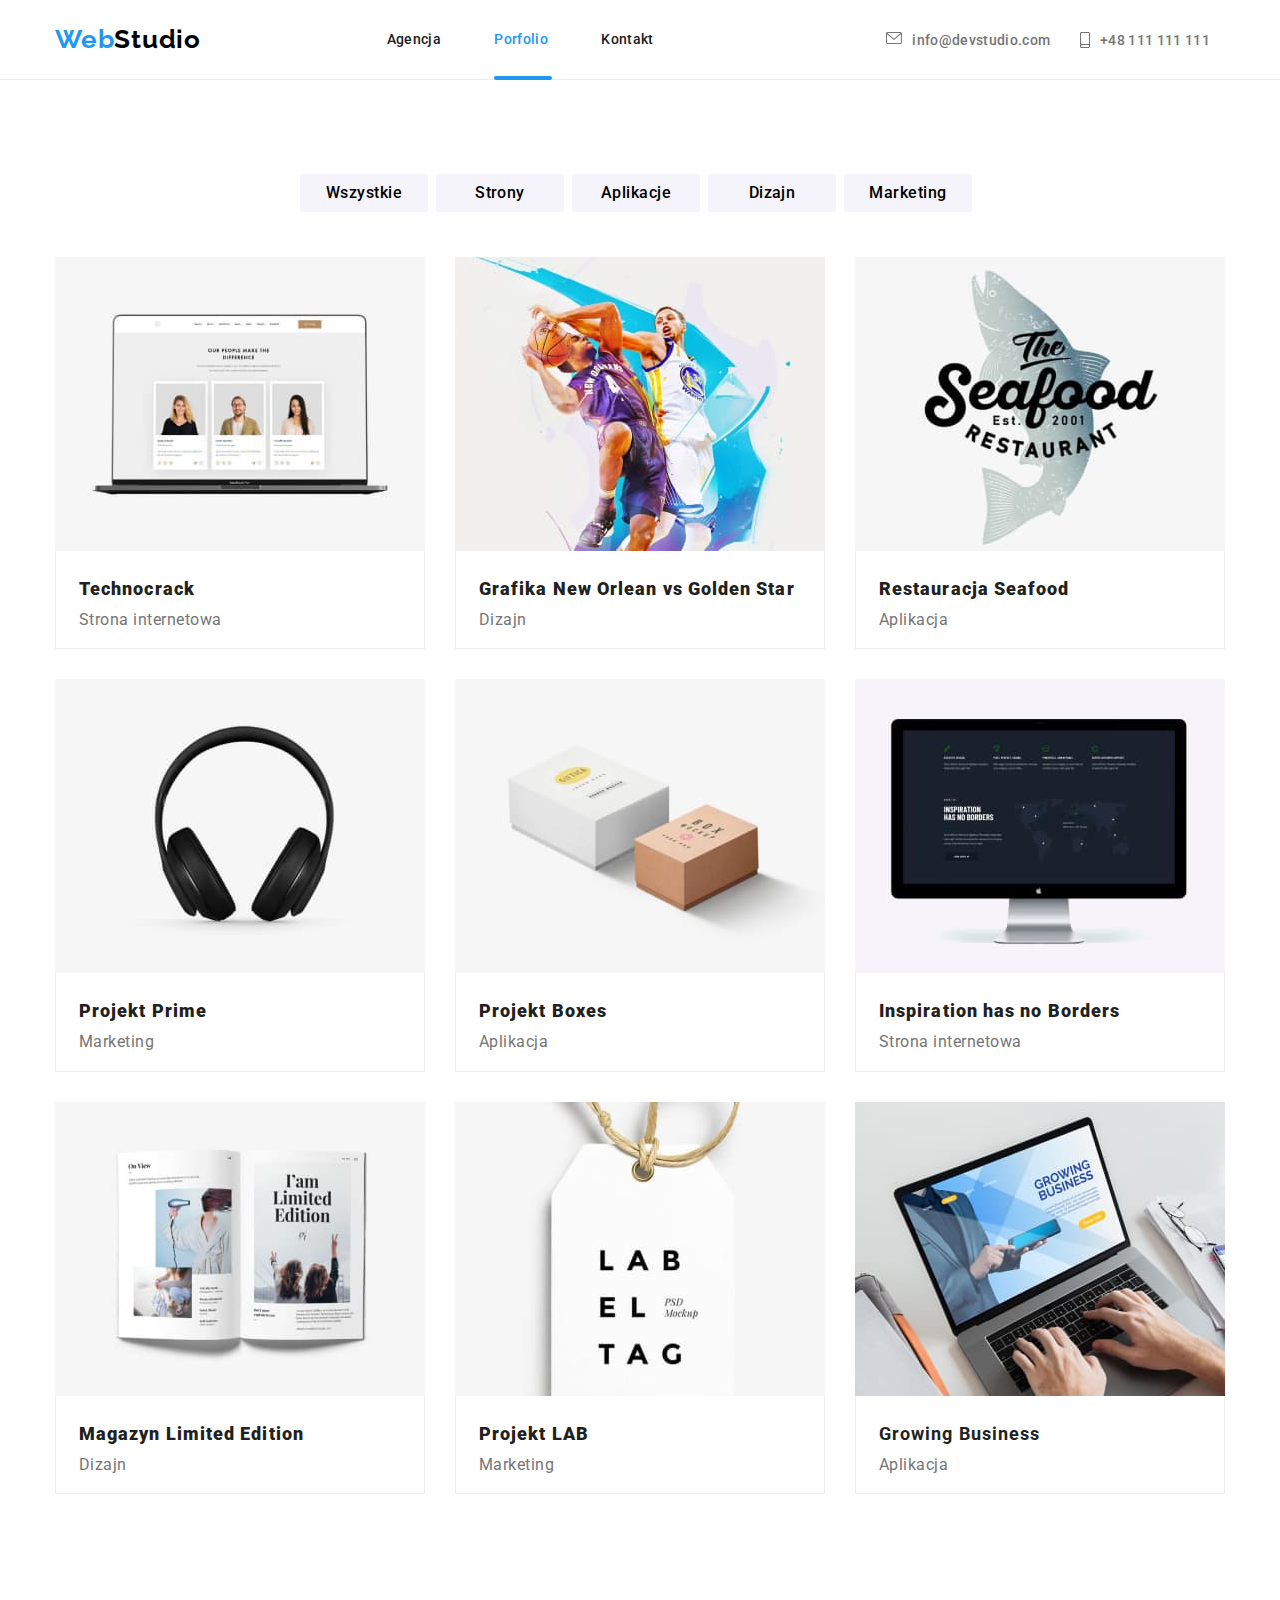
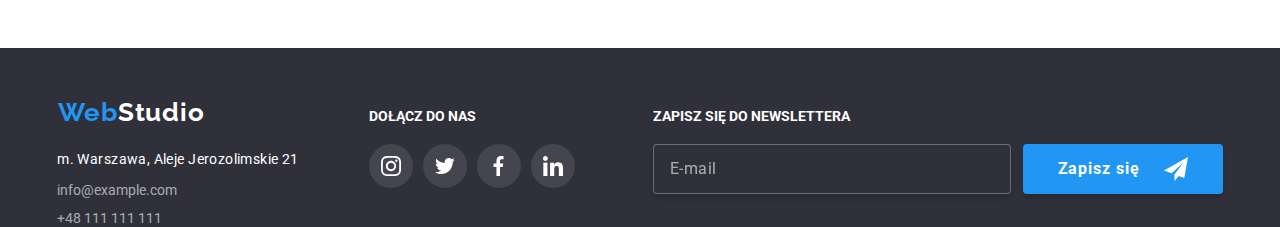
==== commit 657f9957: "header" ====
--- a/portfolio.html
+++ b/portfolio.html
@@ -57,6 +57,77 @@
               </svg>
               +48 111 111 111</a
             >
+          </li>
+        </ul>
+        <button mobile-menu-open type="button" class="icon-menu__button">
+          <svg class="icon-menu" width="24" height="16">
+            <use href="./images/icons.svg#icon-menu"></use>
+          </svg>
+        </button>
+
+        <!--MOBILE MENU-->
+      </div>
+      <div mobile-menu class="mobile-menu mobile-menu__is-hidden">
+        <div mobile-menu-close class="modal__btn">
+          <button type="button" class="btn__close">
+            <svg viewBox="0 0 11 11" xmlns="http://www.w3.org/2000/svg">
+              <path
+                d="M11 1.10786L9.89214 0L5.5 4.39214L1.10786 0L0 1.10786L4.39214 5.5L0 9.89214L1.10786 11L5.5 6.60786L9.89214 11L11 9.89214L6.60786 5.5L11 1.10786Z"
+              />
+            </svg>
+          </button>
+        </div>
+        <ul class="mobile-menu__list list">
+          <li class="mobile-menu__item">
+            <a
+              class="mobile-menu__link mobile-menu__link_active link"
+              href="index.html"
+              >Agencja</a
+            >
+          </li>
+          <li class="mobile-menu__item">
+            <a
+              class="mobile-menu__link mobile-menu__link_active link"
+              href="portfolio.html"
+              >Portfolio</a
+            >
+          </li>
+          <li class="mobile-menu__item">
+            <a class="mobile-menu__link mobile-menu__link_active link" href="#"
+              >Kontakt</a
+            >
+          </li>
+        </ul>
+        <ul class="mobile-contacts list">
+          <li class="mobile-contacts__item">
+            <a
+              class="mobile-contacts__link mobile-contacts__link_accent link"
+              href="tel:+48111111111"
+            >
+              +48 111 111 111</a
+            >
+          </li>
+          <li class="mobile-contacts__item">
+            <a
+              class="mobile-contacts__link link"
+              href="mailto:info@devstudio.com"
+            >
+              info@devstudio.com</a
+            >
+          </li>
+        </ul>
+        <ul class="mobile-social list">
+          <li class="mobile-social__item">
+            <a href="" class="mobile-social__link link">Instagram</a>
+          </li>
+          <li class="mobile-social__item">
+            <a href="" class="mobile-social__link link">Twitter</a>
+          </li>
+          <li class="mobile-social__item">
+            <a href="" class="mobile-social__link link">Facebook</a>
+          </li>
+          <li class="mobile-social__item">
+            <a href="" class="mobile-social__link link">LinkedIn</a>
           </li>
         </ul>
       </div>
@@ -98,8 +169,6 @@
                     alt="laptop"
                     src="images/img-8.jpg"
                     srcset="images/img-8@2x.jpg 2x"
-                    
-                    
                   />
                   <div class="cards__overlay">
                     <p class="cards__description">
--- a/css/main.min.css
+++ b/css/main.min.css
@@ -1,2 +1,2 @@
-.visualy-hidden{position:absolute !important;clip:rect(1px 1px 1px 1px);clip:rect(1px 1px 1px 1px);padding:0 !important;border:0 !important;height:1px !important;width:1px !important;overflow:hidden}body{font-family:"Roboto",sans-serif;color:#212121;border-color:yellow}h1,h2,h3{margin:0}ul{margin:0;padding:0}img{display:block;width:100%;height:auto}.figure{margin:0}.list{list-style:none}.link{text-decoration:none}.section{padding:60px 0}@media screen and (min-width: 1200px){.section{padding:94px 0}}.container{width:100%;padding:0 15px;height:100%;margin:0 auto;display:flex;justify-content:center;align-items:center}.container_column{flex-direction:column}.portfolio .container{margin-bottom:47px}@media screen and (min-width: 768px){.container{max-width:768px}header .container{justify-content:space-between;padding:0 15px;margin:0 auto}.container_column{padding:0 186px}.portfolio .container{margin-bottom:30px}}@media screen and (min-width: 1200px){.container{max-width:1200px}_column{flex-direction:column}.portfolio _column{margin-bottom:50px}}.backdrop{position:fixed;display:flex;justify-content:center;align-items:center;top:0;left:0;width:100%;height:100%;background-color:rgba(0,0,0,0.2);transition:opacity 0.5s cubic-bezier(0.4, 0, 0.2, 1),transform 0.5s cubic-bezier(0.4, 0, 0.2, 1),visibility 0.5s cubic-bezier(0.4, 0, 0.2, 1)}.is-hidden{opacity:0;visibility:hidden;pointer-events:none;transition:opacity 0.5s cubic-bezier(0.4, 0, 0.2, 1),transform 0.5s cubic-bezier(0.4, 0, 0.2, 1),visibility 0.5s cubic-bezier(0.4, 0, 0.2, 1)}.modal{position:absolute;width:528px;height:581px;padding:40px;background:#ffffff;box-shadow:0px 1px 3px rgba(0,0,0,0.12),0px 1px 1px rgba(0,0,0,0.14),0px 2px 1px rgba(0,0,0,0.2);border-radius:4px;z-index:1}.modal__close-btn{position:absolute;width:30px;height:30px;right:8px;top:8px;border-radius:50%;background:#fff;border:1px solid rgba(0,0,0,0.1);box-sizing:border-box}button{cursor:pointer;border:none}.btn{display:inline-flex;justify-content:center;align-items:center;margin-top:30px;width:200px;height:50px;box-shadow:0px 4px 4px rgba(0,0,0,0.15);border-radius:4px;font-family:"Roboto",sans-serif;font-weight:bold;font-size:16px;line-height:1.875;text-align:center;letter-spacing:0.06em;color:#ffffff}.btn-icon{margin-left:24px}.btn_color{background:#2196f3}.logo{font-family:"Raleway",sans-serif;font-weight:bold;font-size:24px;line-height:1.192;letter-spacing:0.03em;margin-right:0px}.logo_dark-theme{color:#fff}.logo__accent-text{color:#2196f3}.logo_light-theme{color:black}@media screen and (min-width: 1200px){.logo{margin-right:93px;font-family:"Raleway",sans-serif;font-weight:bold;font-size:26px;line-height:1.192;letter-spacing:0.03em}.logo__accent-text{color:#2196f3}.logo_light-theme{color:black}}.socials-list{display:flex;fill:white}.socials-list__link{display:flex;width:44px;height:44px;border-radius:50%;align-items:center;justify-content:center;background-color:rgba(255,255,255,0.1);transition:background-color 250ms cubic-bezier(0.4, 0, 0.2, 1),fill 250ms cubic-bezier(0.4, 0, 0.2, 1)}.socials-list__link:hover{background-color:#2196f3}.socials-list__item{margin-right:10px}.socials-list__item:last-child{margin-right:0}@media screen and (min-width: 768px){.header{border-bottom:1px solid #ececec;background:#ffffff;height:80px}.contact{display:flex;flex-wrap:wrap;width:140px}.contact__item:not(:last-child){margin-bottom:12px}.contact__item-icon{margin-right:10px;transition:color 250ms cubic-bezier(0.4, 0, 0.2, 1);display:flex}.contact__item-icon:hover{fill:#2196f3}.menu__link:hover,.menu__link:focus,.contact__link:hover,.contact__link:focus{color:#2196f3;fill:#2196f3;transition:color 250ms cubic-bezier(0.4, 0, 0.2, 1)}.contact__link{display:flex;font-style:normal;color:#757575;transition:fill 250ms cubic-bezier(0.4, 0, 0.2, 1)}}@media screen and (min-width: 1200px){.contact{width:auto;flex-wrap:nowrap}.contact__item{margin-left:30px}.contact__item:not(:last-child){margin-bottom:0px}}.footer{background:#2f303a}.footer .container{flex-direction:column;justify-content:center;text-align:center;padding:60px 15px}.contacts__adres{margin-top:20px;margin-bottom:9px;font-family:"Roboto",sans-serif;font-style:normal;font-size:14px;line-height:1.714;letter-spacing:0.03em;color:#ffffff}.contacts__list-item{margin-top:9px}.contacts__list-link{font-size:14px;color:rgba(255,255,255,0.6);transition:color 250ms cubic-bezier(0.4, 0, 0.2, 1)}.contacts__list-link:hover,.contacts__list-link:focus{color:#2196f3}.adres__list-item{margin-top:9px}.socials-footer{margin-top:60px;margin-left:0px}.socials-footer__title,.newsletter__title{font-family:"Roboto",sans-serif;font-weight:700;text-transform:uppercase;color:#ffffff;font-size:14px;line-height:1.142;margin-bottom:20px;margin-top:0}.newsletter{margin-top:60px}.newsletter__wrapper{display:flex;justify-content:center;flex-wrap:wrap}.newsletter button{margin-top:0}.newsletter__input{display:flex;width:100%;height:50px;border:1px solid rgba(255,255,255,0.3);border-radius:4px;margin-right:12px;background-color:#2f303a;filter:drop-shadow(0px 4px 4px rgba(0,0,0,0.15));margin-bottom:20px}.newsletter__input .input{color:#fff;border:none;background-color:transparent;width:100%;padding:15px 16px}#newsletter-email::placeholder{font-family:"Roboto",sans-serif;letter-spacing:0.03em;color:rgba(255,255,255,0.6)}@media screen and (min-width: 768px){.footer .container{flex-direction:row;flex-wrap:wrap;align-items:baseline;text-align:center;padding:60px 115px}.socials-footer{margin-left:70px;margin-top:60px}}@media screen and (min-width: 1200px){.footer{padding:60px 215px;background:#2f303a}.footer .container{align-items:baseline;padding:0 15px;width:1200px}.contacts__list{text-align:left}.socials-footer__title,.newsletter__title{text-align:left}.newsletter{margin-left:78px}.newsletter__input{display:flex;width:358px}}.grid__item{width:100%}@media screen and (min-width: 768px){.grid{display:flex;flex-wrap:wrap;margin-left:-30px}.grid__item{flex-basis:calc(100% / 2 - 30px);margin-left:30px}}@media screen and (min-width: 1200px){.grid{display:flex;flex-wrap:wrap;margin-left:-30px}.grid__item{flex-basis:calc(100% / 4 - 30px);margin-left:30px}}.form{text-align:center}.form__header{font-family:"Roboto",sans-serif;font-size:20px;font-weight:700;line-height:1.17;letter-spacing:0.03em;margin-top:0}.form__label{display:block;font-style:"Roboto",sans-serif;color:#757575;font-size:12px;letter-spacing:0.01em;text-align:left;line-height:1.167;margin-top:10px;margin-bottom:4px}.form__label_center{display:flex;justify-content:center}.form__textarea{outline:none;height:120px;width:100%;resize:none;margin-bottom:20px;padding:12px 16px;border:1px solid rgba(33,33,33,0.2);box-sizing:border-box;border-radius:4px}.form__textarea::placeholder{font-family:"Roboto",sans-serif;font-size:12px;line-height:1.167;letter-spacing:0.01em;color:#75757580}.form__link{color:#2196f3}.form__input{display:flex;align-items:center;height:40px;margin-bottom:10px;padding:0 14px;border:1px solid rgba(33,33,33,0.2);box-sizing:border-box;border-radius:4px;transition:fill 250ms cubic-bezier(0.4, 0, 0.2, 1),border-color 250ms cubic-bezier(0.4, 0, 0.2, 1)}.form__input:hover,.form__input:focus,.form__input:hover,.form__input:focus{fill:#2196f3;border-color:#2196f3}.form_icon{margin-right:15px}.form__regulations{font-family:"Roboto",sans-serif;font-size:14px;line-height:1.714;letter-spacing:0.03em;color:#757575}.form__regulations::before{content:"";display:inline-block;width:16px;height:15px;border:2px solid black;border-radius:2px}.input{outline:none;width:100%;border:none}.form-checkbox:checked+.form__regulations::before{background-color:#2196f3;border:none;background-image:url(../images/accept.svg);background-repeat:no-repeat;background-position:50% 50%;transition:background-color 250ms cubic-bezier(0.4, 0, 0.2, 1),border 250ms cubic-bezier(0.4, 0, 0.2, 1)}@media screen and (min-width: 768px){.navigation{display:flex;margin-right:119px}.menu{display:flex;justify-content:space-between;width:282px;margin-left:83px}.menu__link{color:#212121;transition:color 250ms cubic-bezier(0.4, 0, 0.2, 1)}.menu__link_active{color:#2196f3;position:relative}.menu__link_active::after{position:absolute;top:45px;content:"";display:block;width:58px;height:4px;background:#2196f3;border-radius:2px}.menu__item,.contact{font-family:"Roboto",sans-serif;font-weight:500;font-size:14px;line-height:16px;letter-spacing:0.02rem;fill:#757575;margin-right:15px}}@media screen and (min-width: 1200px){.menu{margin-left:0px}}.hero{height:400px;align-items:center;justify-content:center;background:#2f303a;background-image:linear-gradient(rgba(47,48,58,0.4), rgba(47,48,58,0.4)),url("../images/hero-bg-mobile.jpg");background-size:cover;background-position:center top;background-repeat:no-repeat}.hero__tittle{font-family:"Roboto",sans-serif;font-weight:900;font-size:26px;line-height:42px;width:365px;text-align:center;letter-spacing:0.06em;text-transform:uppercase;color:#ffffff}@media (min-device-pixel-ratio: 2), (-webkit-min-device-pixel-ratio: 2), (min-resolution: 192dpi), (min-resolution: 2dppx){.hero{background:linear-gradient(rgba(47,48,58,0.4), rgba(47,48,58,0.4)),url("../images/hero-bg-mobile-img@2x.jpg");background-size:cover}}@media screen and (min-width: 768px){.hero{background-image:linear-gradient(rgba(47,48,58,0.4), rgba(47,48,58,0.4)),url("../images/hero-bg-tablet.jpg")}}@media screen and (min-width: 768px) and (min-device-pixel-ratio: 2), screen and (min-width: 768px) and (-webkit-min-device-pixel-ratio: 2), screen and (min-width: 768px) and (min-resolution: 192dpi), screen and (min-width: 768px) and (min-resolution: 2dppx){.hero{background:linear-gradient(rgba(47,48,58,0.4), rgba(47,48,58,0.4)),url("../images/hero-bg-tablet-img@2x.jpg");background-size:cover}}@media screen and (min-width: 1200px){.hero{height:600px;background-position:center top;background-image:linear-gradient(rgba(47,48,58,0.4), rgba(47,48,58,0.4)),url("../images/hero-bg.jpg");background-size:cover;background-repeat:no-repeat}.hero__tittle{width:696px;color:white;font-weight:900;font-size:44px;line-height:60px}}.feauters{padding-bottom:0px}.feauters__box{display:flex;width:100%;height:120px;border-radius:4px;background-color:#f5f4fa;margin-bottom:30px;align-items:center;justify-content:center}.feauters__heading{margin-bottom:10px;font-family:"Roboto",sans-serif;font-size:14px;line-height:1.142;font-weight:700;color:#212121;letter-spacing:0.03em;text-transform:uppercase;text-align:center}.feauters__description{font-family:"Roboto",sans-serif;font-size:14px;line-height:1.714;color:#757575;letter-spacing:0.03em;margin-bottom:30px}@media screen and (min-width: 768px){.feauters__heading{text-align:left}}.offer_title,.team__title,.clients__title{font-family:"Roboto",sans-serif;font-weight:bold;font-size:28px;line-height:1.14;text-align:center;letter-spacing:0.03em;margin-bottom:30px}@media screen and (min-width: 768px){.section-offer{margin-top:0px}.offer_title,.team__title,.clients__title{font-family:"Roboto",sans-serif;font-weight:bold;font-size:36px;line-height:1.18;text-align:center;letter-spacing:0.03em;margin-bottom:30px}.offer__list{display:flex;justify-content:center}.offer__list-item:not(:last-child){margin-right:30px}.offer__list:last-child{margin-right:0}.offer__list-img{position:relative}.offer__list-signature{position:absolute;bottom:0;padding:27px 0;width:100%;background-color:rgba(47,48,58,0.8);font-style:"Roboto",sans-serif;font-weight:bold;color:#ffffff;font-size:14px;line-height:1.142;text-align:center;letter-spacing:0.03em;text-transform:uppercase}}@media screen and (max-width: 1200px){.section-offer{display:none}}.section_team{background-color:#f5f4fa}.team__list{display:flex;flex-wrap:wrap;justify-content:center}.team__list-item{background:#ffffff;margin-bottom:30px;box-shadow:0px 1px 3px rgba(0,0,0,0.12),0px 1px 1px rgba(0,0,0,0.14),0px 2px 1px rgba(0,0,0,0.2);border-radius:0px 0px 4px 4px}.team__list-item-workername{font-size:16px;line-height:1.187;text-align:center;letter-spacing:0.03em;color:#212121}.team__list-item-workerposition{text-align:center;color:#757575;font-family:Roboto;font-size:16px;line-height:1.875;padding-bottom:16px;padding-top:30px}.team__img{width:450px}.team__social-list{display:flex;align-items:center;justify-content:center;margin-bottom:30px;fill:#afb1b8}.team__social-item{margin-right:10px}.team__social-item:last-child{margin-right:0}.team__social-link{display:flex;width:44px;height:44px;background-color:#ffffff;border-radius:50%;align-items:center;justify-content:center;transition:background-color 250ms cubic-bezier(0.4, 0, 0.2, 1),fill 250ms cubic-bezier(0.4, 0, 0.2, 1)}.team__social-link:hover,.team__social-link:focus{fill:white;background-color:#2196f3}@media screen and (min-width: 768px){.team__img{width:354px}.team__list{margin-left:-30px}.team__list-item{margin-left:30px}}@media screen and (min-width: 1200px){.team__list{flex-wrap:nowrap}.team__img{max-width:270px}}.clients__list{display:flex;justify-content:center;flex-wrap:wrap;fill:#afb1b8;margin-left:-30px}.clients__list-item{margin-left:30px;margin-bottom:30px}.clients__list-link{display:flex;width:210px;height:92px;border:1px solid #afb1b8;border-radius:4px;align-items:center;justify-content:center;transition:fill 250ms cubic-bezier(0.4, 0, 0.2, 1)}.clients__list-link:hover,.clients__list-link:focus{fill:#2196f3;border:1px solid #2196f3}@media screen and (min-width: 768px){.clients__list{margin-left:-30px;display:flex}.clients__list-item{margin-left:30px}}@media screen and (min-width: 1200px){.clients__list-link{width:170px;height:92px}}.portfolio__filters-list{display:flex;justify-content:left;flex-wrap:wrap}.portfolio__btn{padding:6px 22px;margin-right:8px;margin-bottom:15px;width:128px;font-family:"Roboto",sans-serif;border-radius:4px;font-weight:500;font-size:16px;line-height:1.625;text-align:center;letter-spacing:0.03em;background:#f5f4fa;transition:color 250ms cubic-bezier(0.4, 0, 0.2, 1),background-color 250ms cubic-bezier(0.4, 0, 0.2, 1),box-shadow 250ms cubic-bezier(0.4, 0, 0.2, 1)}.portfolio__btn:hover,.portfolio__btn:focus{background:#2196f3;box-shadow:0px 3px 1px rgba(0,0,0,0.1),0px 1px 2px rgba(0,0,0,0.08),0px 2px 2px rgba(0,0,0,0.12);color:#ffffff}@media screen and (min-width: 768px){.portfolio__btn{margin-bottom:15px}}.cards{display:flex;flex-direction:column}.cards__category{margin-top:4px}.cards__title{font-family:Roboto;font-weight:bold;font-size:18px;line-height:2;letter-spacing:0.06em;color:#212121;margin-bottom:10px}.cards__img{position:relative;overflow:hidden}.cards__description{font-family:"Roboto",sans-serif;color:#ffffff;font-size:18px;line-height:1.556;letter-spacing:0.03em;margin:0}.cards__overlay{position:absolute;background-color:rgba(33,150,243,0.9);height:100%;top:0;left:0;padding:49px 24px;transform:translateY(100%);transition:250ms cubic-bezier(0.4, 0, 0.2, 1)}.cards__item{background:#ffffff;box-shadow:inset 0px 0px 0px 1px #eee;margin-bottom:30px;transition:box-shadow 250ms cubic-bezier(0.4, 0, 0.2, 1);width:450px}.cards__item:hover,.cards__item:focus{box-shadow:inset 0px 0px 0px 1px #eee,0px 1px 1px rgba(0,0,0,0.12),0px 4px 4px rgba(0,0,0,0.06),1px 4px 6px rgba(0,0,0,0.16);cursor:pointer}.cards__item:hover .cards__overlay{transform:translateY(0)}.cards__item figcaption{font-family:"Roboto",sans-serif;font-size:16px;letter-spacing:0.03em;color:#757575;padding-top:20px;padding-bottom:20px;padding-left:24px}@media screen and (min-width: 768px){.cards{display:flex;flex-direction:row;flex-wrap:wrap;justify-content:space-between;margin-left:-30px}.cards__item{width:354px;margin-left:30px}}@media screen and (min-width: 1200px){.cards__item{width:370px}}
+.visualy-hidden{position:absolute !important;clip:rect(1px 1px 1px 1px);clip:rect(1px 1px 1px 1px);padding:0 !important;border:0 !important;height:1px !important;width:1px !important;overflow:hidden}body{font-family:"Roboto",sans-serif;color:#212121;border-color:yellow}h1,h2,h3{margin:0}ul{margin:0;padding:0}img{display:block;width:100%;height:auto}.figure{margin:0}.list{list-style:none}.link{text-decoration:none}.section{padding:60px 0}@media screen and (min-width: 1200px){.section{padding:94px 0}}.container{width:100%;min-width:320px;padding:0 15px;height:100%;margin:0 auto;display:flex;justify-content:center;align-items:center}.container_column{flex-direction:column}.portfolio .container{margin-bottom:47px}@media screen and (min-width: 768px){.container{max-width:768px}header .container{justify-content:space-between;padding:0 15px;margin:0 auto}.container_column{padding:0 186px}.portfolio .container{margin-bottom:30px}}@media screen and (min-width: 1200px){.container{max-width:1200px}_column{flex-direction:column}.portfolio _column{margin-bottom:50px}}.backdrop{position:fixed;display:flex;justify-content:center;align-items:center;top:0;left:0;width:100%;height:100%;background-color:rgba(0,0,0,0.2);transition:opacity 0.5s cubic-bezier(0.4, 0, 0.2, 1),transform 0.5s cubic-bezier(0.4, 0, 0.2, 1),visibility 0.5s cubic-bezier(0.4, 0, 0.2, 1)}.is-hidden{opacity:0;visibility:hidden;pointer-events:none;transition:opacity 0.5s cubic-bezier(0.4, 0, 0.2, 1),transform 0.5s cubic-bezier(0.4, 0, 0.2, 1),visibility 0.5s cubic-bezier(0.4, 0, 0.2, 1)}.mobile-menu{position:fixed;z-index:2;top:0;left:0;width:100vw;height:100%;padding:48px 40px;background-color:#fff;transition-property:opacity, visibility;transition-duration:300ms;transition-timing-function:linear}.mobile-menu__link{font-family:"Roboto",sans-serif;color:black;font-weight:500;font-size:40px;line-height:47px;letter-spacing:0.02rem}.mobile-menu__link:hover{color:#2196f3}.mobile-menu__item{margin-bottom:36px}.mobile-menu__is-hidden{opacity:0;visibility:hidden;pointer-events:none}.mobile-contacts{margin-top:302px;margin-bottom:64px}.mobile-contacts__link{font-size:24px;color:#757575}.mobile-contacts__link_accent{font-size:36px;color:#2196f3}.mobile-social{display:flex}.mobile-social__item:not(:first-child){border-left:1px solid rgba(33,33,33,0.2);padding-left:10px;margin-left:10px}.mobile-social__link{font-weight:500;font-size:18px;color:#2196f3;line-height:1.22;letter-spacing:0.02em}.btn__close{position:absolute;width:19px;height:19px;right:25px;top:21px;background:#fff;box-sizing:border-box}.btn__close:hover{fill:#2196f3}.modal{position:absolute;width:450px;padding:40px;background:#ffffff;box-shadow:0px 1px 3px rgba(0,0,0,0.12),0px 1px 1px rgba(0,0,0,0.14),0px 2px 1px rgba(0,0,0,0.2);border-radius:4px;z-index:1}.modal__close-btn{position:absolute;width:30px;height:30px;right:8px;top:8px;border-radius:50%;background:#fff;border:1px solid rgba(0,0,0,0.1);box-sizing:border-box}@media screen and (min-width: 1200px){.modal{width:528px}}button{cursor:pointer;border:none}.btn{display:inline-flex;justify-content:center;align-items:center;margin-top:30px;width:200px;height:50px;box-shadow:0px 4px 4px rgba(0,0,0,0.15);border-radius:4px;font-family:"Roboto",sans-serif;font-weight:bold;font-size:16px;line-height:1.875;text-align:center;letter-spacing:0.06em;color:#ffffff}.btn-icon{margin-left:24px}.btn_color{background:#2196f3}.logo{font-family:"Raleway",sans-serif;font-weight:bold;font-size:24px;line-height:1.192;letter-spacing:0.03em;margin-right:0px}.logo_dark-theme{color:#fff}.logo__accent-text{color:#2196f3}.logo_light-theme{color:black}@media screen and (min-width: 1200px){.logo{margin-right:93px;font-family:"Raleway",sans-serif;font-weight:bold;font-size:26px;line-height:1.192;letter-spacing:0.03em}.logo__accent-text{color:#2196f3}.logo_light-theme{color:black}}.socials-list{display:flex;fill:white}.socials-list__link{display:flex;width:44px;height:44px;border-radius:50%;align-items:center;justify-content:center;background-color:rgba(255,255,255,0.1);transition:background-color 250ms cubic-bezier(0.4, 0, 0.2, 1),fill 250ms cubic-bezier(0.4, 0, 0.2, 1)}.socials-list__link:hover{background-color:#2196f3}.socials-list__item{margin-right:10px}.socials-list__item:last-child{margin-right:0}.header{height:60px}.header .container{justify-content:space-between}.navigation,.contact{display:none}.icon-menu:hover{fill:#2196f3}.icon-menu__button{background-color:#fff}@media screen and (min-width: 768px){.header{border-bottom:1px solid #ececec;background:#ffffff;height:80px}.icon-menu__button{display:none}.contact{display:flex;flex-wrap:wrap;width:140px}.contact__item:not(:last-child){margin-bottom:12px}.contact__item-icon{margin-right:10px;transition:color 250ms cubic-bezier(0.4, 0, 0.2, 1);display:flex}.contact__item-icon:hover{fill:#2196f3}.menu__link:hover,.menu__link:focus,.contact__link:hover,.contact__link:focus{color:#2196f3;fill:#2196f3;transition:color 250ms cubic-bezier(0.4, 0, 0.2, 1)}.contact__link{display:flex;font-style:normal;color:#757575;transition:fill 250ms cubic-bezier(0.4, 0, 0.2, 1)}}@media screen and (min-width: 1200px){.contact{width:auto;flex-wrap:nowrap}.contact__item{margin-left:30px}.contact__item:not(:last-child){margin-bottom:0px}}.footer{background:#2f303a;min-width:320px;width:100%}.footer .container{flex-direction:column;justify-content:center;text-align:center;padding:60px 15px}.contacts__adres{margin-top:20px;margin-bottom:9px;font-family:"Roboto",sans-serif;font-style:normal;font-size:14px;line-height:1.714;letter-spacing:0.03em;color:#ffffff}.contacts__list-item{margin-top:9px}.contacts__list-link{font-size:14px;color:rgba(255,255,255,0.6);transition:color 250ms cubic-bezier(0.4, 0, 0.2, 1)}.contacts__list-link:hover,.contacts__list-link:focus{color:#2196f3}.adres__list-item{margin-top:9px}.socials-footer{margin-top:60px;margin-left:0px}.socials-footer__title,.newsletter__title{font-family:"Roboto",sans-serif;font-weight:700;text-transform:uppercase;color:#ffffff;font-size:14px;line-height:1.142;margin-bottom:20px;margin-top:0}.newsletter{margin-top:60px}.newsletter__wrapper{display:flex;justify-content:center;flex-wrap:wrap}.newsletter button{margin-top:0}.newsletter__input{display:flex;width:100%;height:50px;border:1px solid rgba(255,255,255,0.3);border-radius:4px;margin-right:12px;background-color:#2f303a;filter:drop-shadow(0px 4px 4px rgba(0,0,0,0.15));margin-bottom:20px}.newsletter__input .input{color:#fff;border:none;background-color:transparent;width:100%;padding:15px 16px}#newsletter-email::placeholder{font-family:"Roboto",sans-serif;letter-spacing:0.03em;color:rgba(255,255,255,0.6)}@media screen and (min-width: 768px){.footer .container{flex-direction:row;flex-wrap:wrap;align-items:baseline;text-align:center;padding:60px 115px}.socials-footer{margin-left:70px;margin-top:60px}}@media screen and (min-width: 1200px){.footer{background:#2f303a}.footer .container{margin:0 auto;align-items:baseline;padding:0 15px;width:1200px}.contacts__list{text-align:left}.socials-footer__title,.newsletter__title{text-align:left}.newsletter{margin-left:78px}.newsletter__input{display:flex;width:358px}}.grid__item{width:100%}@media screen and (min-width: 768px){.grid{display:flex;flex-wrap:wrap;margin-left:-30px}.grid__item{flex-basis:calc(100% / 2 - 30px);margin-left:30px}}@media screen and (min-width: 1200px){.grid{display:flex;flex-wrap:wrap;margin-left:-30px}.grid__item{flex-basis:calc(100% / 4 - 30px);margin-left:30px}}.form{text-align:center}.form__header{font-family:"Roboto",sans-serif;font-size:20px;font-weight:700;line-height:1.17;letter-spacing:0.03em;margin-top:0}.form__label{display:block;font-style:"Roboto",sans-serif;color:#757575;font-size:12px;letter-spacing:0.01em;text-align:left;line-height:1.167;margin-top:10px;margin-bottom:4px}.form__label_center{display:flex;justify-content:center}.form__textarea{outline:none;height:120px;width:100%;resize:none;margin-bottom:20px;padding:12px 16px;border:1px solid rgba(33,33,33,0.2);box-sizing:border-box;border-radius:4px}.form__textarea::placeholder{font-family:"Roboto",sans-serif;font-size:12px;line-height:1.167;letter-spacing:0.01em;color:#75757580}.form__link{color:#2196f3}.form__input{display:flex;align-items:center;height:40px;margin-bottom:10px;padding:0 14px;border:1px solid rgba(33,33,33,0.2);box-sizing:border-box;border-radius:4px;transition:fill 250ms cubic-bezier(0.4, 0, 0.2, 1),border-color 250ms cubic-bezier(0.4, 0, 0.2, 1)}.form__input:hover,.form__input:focus,.form__input:hover,.form__input:focus{fill:#2196f3;border-color:#2196f3}.form__icon{margin-right:15px}.form__regulations{font-family:"Roboto",sans-serif;font-size:12px;line-height:1.714;letter-spacing:0.03em;color:#757575}.form__regulations::before{content:"";display:inline-block;width:16px;height:15px;border:2px solid black;border-radius:2px}.input{outline:none;width:100%;border:none}.form-checkbox:checked+.form__regulations::before{background-color:#2196f3;border:none;background-image:url(../images/accept.svg);background-repeat:no-repeat;background-position:50% 50%;transition:background-color 250ms cubic-bezier(0.4, 0, 0.2, 1),border 250ms cubic-bezier(0.4, 0, 0.2, 1)}@media screen and (min-width: 1200px){.form__regulations{font-size:14px}}@media screen and (min-width: 768px){.navigation{display:flex;margin-right:95px}.menu{display:flex;justify-content:space-between;width:282px;margin-left:83px}.menu__link{font-size:14px;color:#212121;transition:color 250ms cubic-bezier(0.4, 0, 0.2, 1)}.menu__link_active{color:#2196f3;position:relative}.menu__link_active::after{position:absolute;top:45px;content:"";display:block;width:58px;height:4px;background:#2196f3;border-radius:2px}.menu .contact__link{font-size:12px}.menu__item,.contact{font-family:"Roboto",sans-serif;font-weight:500;font-size:12px;line-height:16px;letter-spacing:0.02rem;fill:#757575;margin-right:15px}}@media screen and (min-width: 1200px){.menu{margin-left:0px}.contact__link{font-size:14px}}.hero{height:400px;align-items:center;justify-content:center;background:#2f303a;background-image:linear-gradient(rgba(47,48,58,0.4), rgba(47,48,58,0.4)),url("../images/hero-bg-mobile.jpg");background-size:cover;background-position:center top;background-repeat:no-repeat}.hero__tittle{font-family:"Roboto",sans-serif;font-weight:900;font-size:26px;line-height:42px;width:365px;text-align:center;letter-spacing:0.06em;text-transform:uppercase;color:#ffffff}@media screen and (min-device-pixel-ratio: 2), screen and (-webkit-min-device-pixel-ratio: 2), screen and (min-resolution: 192dpi), screen and (min-resolution: 2dppx){.hero{background:linear-gradient(rgba(47,48,58,0.4), rgba(47,48,58,0.4)),url("../images/hero-bg-mobile-img@2x.jpg");background-size:cover}}@media screen and (min-width: 768px){.hero{background-image:linear-gradient(rgba(47,48,58,0.4), rgba(47,48,58,0.4)),url("../images/hero-bg-tablet.jpg")}}@media screen and (min-width: 768px) and (min-device-pixel-ratio: 2), screen and (min-width: 768px) and (-webkit-min-device-pixel-ratio: 2), screen and (min-width: 768px) and (min-resolution: 192dpi), screen and (min-width: 768px) and (min-resolution: 2dppx){.hero{background:linear-gradient(rgba(47,48,58,0.4), rgba(47,48,58,0.4)),url("../images/hero-bg-tablet-img@2x.jpg");background-size:cover}}@media screen and (min-width: 1200px){.hero{height:600px;background-position:center top;background-image:linear-gradient(rgba(47,48,58,0.4), rgba(47,48,58,0.4)),url("../images/hero-bg.jpg");background-size:cover;background-repeat:no-repeat}.hero__tittle{width:696px;color:white;font-weight:900;font-size:44px;line-height:60px}}@media screen and (min-width: 1200px) and (min-device-pixel-ratio: 2), screen and (min-width: 1200px) and (-webkit-min-device-pixel-ratio: 2), screen and (min-width: 1200px) and (min-resolution: 192dpi), screen and (min-width: 1200px) and (min-resolution: 2dppx){.hero{background:linear-gradient(rgba(47,48,58,0.4), rgba(47,48,58,0.4)),url("../images/hero-bg@2x.jpg");background-size:cover}}.feauters{padding-bottom:0px}.feauters__box{display:flex;width:100%;height:120px;border-radius:4px;background-color:#f5f4fa;margin-bottom:30px;align-items:center;justify-content:center}.feauters__heading{margin-bottom:10px;font-family:"Roboto",sans-serif;font-size:14px;line-height:1.142;font-weight:700;color:#212121;letter-spacing:0.03em;text-transform:uppercase;text-align:center}.feauters__description{font-family:"Roboto",sans-serif;font-size:14px;line-height:1.714;color:#757575;letter-spacing:0.03em;margin-bottom:30px}@media screen and (min-width: 768px){.feauters__heading{text-align:left}}.offer_title,.team__title,.clients__title{font-family:"Roboto",sans-serif;font-weight:bold;font-size:28px;line-height:1.14;text-align:center;letter-spacing:0.03em;margin-bottom:30px}@media screen and (min-width: 768px){.section-offer{margin-top:0px}.offer_title,.team__title,.clients__title{font-family:"Roboto",sans-serif;font-weight:bold;font-size:36px;line-height:1.18;text-align:center;letter-spacing:0.03em;margin-bottom:30px}.offer__list{display:flex;justify-content:center}.offer__list-item:not(:last-child){margin-right:30px}.offer__list:last-child{margin-right:0}.offer__list-img{position:relative}.offer__list-signature{position:absolute;bottom:0;padding:27px 0;width:100%;background-color:rgba(47,48,58,0.8);font-style:"Roboto",sans-serif;font-weight:bold;color:#ffffff;font-size:14px;line-height:1.142;text-align:center;letter-spacing:0.03em;text-transform:uppercase}}@media screen and (max-width: 1200px){.section-offer{display:none}}.section_team{background-color:#f5f4fa}.team__list{display:flex;flex-wrap:wrap;justify-content:center}.team__list-item{background:#ffffff;margin-bottom:30px;box-shadow:0px 1px 3px rgba(0,0,0,0.12),0px 1px 1px rgba(0,0,0,0.14),0px 2px 1px rgba(0,0,0,0.2);border-radius:0px 0px 4px 4px}.team__list-item-workername{font-size:16px;line-height:1.187;text-align:center;letter-spacing:0.03em;color:#212121}.team__list-item-workerposition{text-align:center;color:#757575;font-family:Roboto;font-size:16px;line-height:1.875;padding-bottom:16px;padding-top:30px}.team__img{width:450px}.team__social-list{display:flex;align-items:center;justify-content:center;margin-bottom:30px;fill:#afb1b8}.team__social-item{margin-right:10px}.team__social-item:last-child{margin-right:0}.team__social-link{display:flex;width:44px;height:44px;background-color:#ffffff;border-radius:50%;align-items:center;justify-content:center;transition:background-color 250ms cubic-bezier(0.4, 0, 0.2, 1),fill 250ms cubic-bezier(0.4, 0, 0.2, 1)}.team__social-link:hover,.team__social-link:focus{fill:white;background-color:#2196f3}@media screen and (min-width: 768px){.team__img{width:354px}.team__list{margin-left:-30px}.team__list-item{margin-left:30px}}@media screen and (min-width: 1200px){.team__list{flex-wrap:nowrap}.team__img{max-width:270px}}.clients__list{display:flex;justify-content:center;flex-wrap:wrap;fill:#afb1b8;margin-left:-30px}.clients__list-item{margin-left:30px;margin-bottom:30px}.clients__list-link{display:flex;width:210px;height:92px;border:1px solid #afb1b8;border-radius:4px;align-items:center;justify-content:center;transition:fill 250ms cubic-bezier(0.4, 0, 0.2, 1)}.clients__list-link:hover,.clients__list-link:focus{fill:#2196f3;border:1px solid #2196f3}@media screen and (min-width: 768px){.clients__list{margin-left:-30px;display:flex}.clients__list-item{margin-left:30px}}@media screen and (min-width: 1200px){.clients__list-link{width:170px;height:92px}}.portfolio__filters-list{display:flex;justify-content:left;flex-wrap:wrap}.portfolio__btn{padding:6px 22px;margin-right:8px;margin-bottom:15px;width:128px;font-family:"Roboto",sans-serif;border-radius:4px;font-weight:500;font-size:16px;line-height:1.625;text-align:center;letter-spacing:0.03em;background:#f5f4fa;transition:color 250ms cubic-bezier(0.4, 0, 0.2, 1),background-color 250ms cubic-bezier(0.4, 0, 0.2, 1),box-shadow 250ms cubic-bezier(0.4, 0, 0.2, 1)}.portfolio__btn:hover,.portfolio__btn:focus{background:#2196f3;box-shadow:0px 3px 1px rgba(0,0,0,0.1),0px 1px 2px rgba(0,0,0,0.08),0px 2px 2px rgba(0,0,0,0.12);color:#ffffff}@media screen and (min-width: 768px){.portfolio__btn{margin-bottom:15px}}.cards{display:flex;flex-direction:column}.cards__category{margin-top:4px}.cards__title{font-family:Roboto;font-weight:bold;font-size:18px;line-height:2;letter-spacing:0.06em;color:#212121;margin-bottom:10px}.cards__img{position:relative;overflow:hidden}.cards__description{font-family:"Roboto",sans-serif;color:#ffffff;font-size:18px;line-height:1.556;letter-spacing:0.03em;margin:0}.cards__overlay{position:absolute;background-color:rgba(33,150,243,0.9);height:100%;top:0;left:0;padding:49px 24px;transform:translateY(100%);transition:250ms cubic-bezier(0.4, 0, 0.2, 1)}.cards__item{background:#ffffff;box-shadow:inset 0px 0px 0px 1px #eee;margin-bottom:30px;transition:box-shadow 250ms cubic-bezier(0.4, 0, 0.2, 1);width:450px}.cards__item:hover,.cards__item:focus{box-shadow:inset 0px 0px 0px 1px #eee,0px 1px 1px rgba(0,0,0,0.12),0px 4px 4px rgba(0,0,0,0.06),1px 4px 6px rgba(0,0,0,0.16);cursor:pointer}.cards__item:hover .cards__overlay{transform:translateY(0)}.cards__item figcaption{font-family:"Roboto",sans-serif;font-size:16px;letter-spacing:0.03em;color:#757575;padding-top:20px;padding-bottom:20px;padding-left:24px}@media screen and (min-width: 768px){.cards{display:flex;flex-direction:row;flex-wrap:wrap;justify-content:space-between;margin-left:-30px}.cards__item{width:354px;margin-left:30px}}@media screen and (min-width: 1200px){.cards__item{width:370px}}
 /*# sourceMappingURL=main.min.css.map */